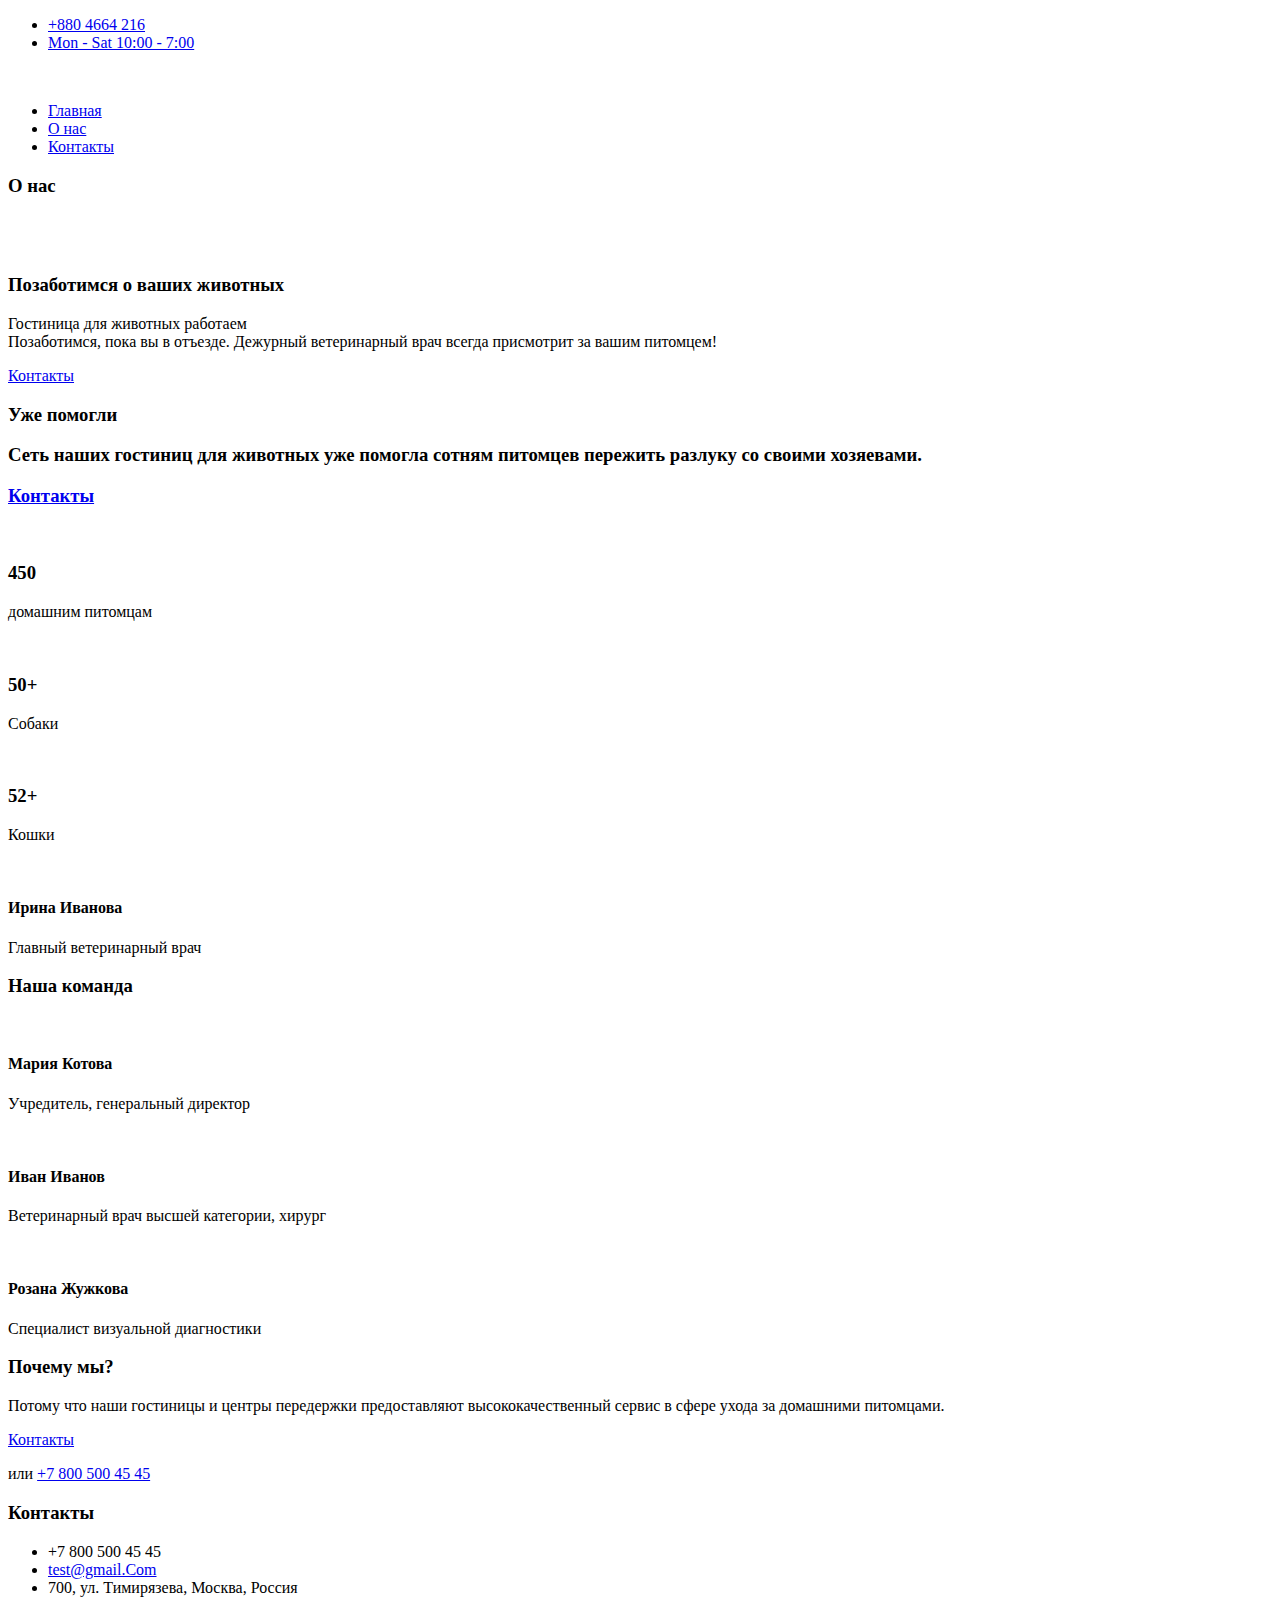
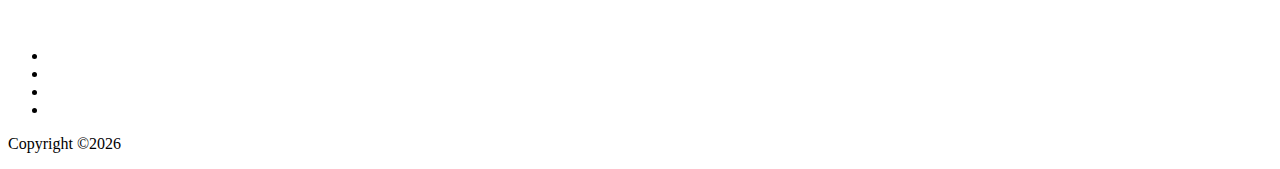
==== about.html @ 0eb57384 "Add files via upload" ====
<!doctype html>
<html class="no-js" lang="zxx">

<head>
    <meta charset="utf-8">
    <meta http-equiv="x-ua-compatible" content="ie=edge">
    <title>Animal</title>
    <meta name="description" content="">
    <meta name="viewport" content="width=device-width, initial-scale=1">

    <!-- <link rel="manifest" href="site.webmanifest"> -->
    <link rel="shortcut icon" type="image/x-icon" href="img/favicon.png">
    <!-- Place favicon.ico in the root directory -->

    <!-- CSS here -->
    <link rel="stylesheet" href="css/bootstrap.min.css">
    <link rel="stylesheet" href="css/owl.carousel.min.css">
    <link rel="stylesheet" href="css/magnific-popup.css">
    <link rel="stylesheet" href="css/font-awesome.min.css">
    <link rel="stylesheet" href="css/themify-icons.css">
    <link rel="stylesheet" href="css/nice-select.css">
    <link rel="stylesheet" href="css/flaticon.css">
    <link rel="stylesheet" href="css/gijgo.css">
    <link rel="stylesheet" href="css/animate.css">
    <link rel="stylesheet" href="css/slicknav.css">
    <link rel="stylesheet" href="css/style.css">
    <!-- <link rel="stylesheet" href="css/responsive.css"> -->
</head>

<body>
  

    <!-- header_start  -->
    <header>
        <div class="header-area ">
            <div class="header-top_area">
                <div class="container">
                    <div class="row">
                        <div class="col-lg-6 col-md-8">
                            <div class="short_contact_list">
                                <ul>
                                    <li><a href="#">+880 4664 216</a></li>
                                    <li><a href="#">Mon - Sat 10:00 - 7:00</a></li>
                                </ul>
                            </div>
                        </div>
                        <div class="col-lg-6 col-md-4 ">
                            <div class="social_media_links">
                                <a href="#">
                                    <i class="fa fa-facebook"></i>
                                </a>
                                <a href="#">
                                    <i class="fa fa-pinterest-p"></i>
                                </a>
                                <a href="#">
                                    <i class="fa fa-google-plus"></i>
                                </a>
                                <a href="#">
                                    <i class="fa fa-linkedin"></i>
                                </a>
                            </div>
                        </div>
                    </div>
                </div>
            </div>
            <div id="sticky-header" class="main-header-area">
                <div class="container">
                    <div class="row align-items-center">
                        <div class="col-xl-3 col-lg-3">
                            <div class="logo">
                                <a href="index.html">
                                    <img src="img/logo.png" alt="">
                                </a>
                            </div>
                        </div>
                        <div class="col-xl-9 col-lg-9">
                            <div class="main-menu  d-none d-lg-block">
                                <nav>
                                    <ul id="navigation">
                                        <li><a  href="index.html">Главная</a></li>
                                        <li><a href="about.html">О нас</a></li>
                                        
                               
                                        <li><a href="contact.html">Контакты</a></li>
                                    </ul>
                                </nav>
                            </div>
                        </div>
                        <div class="col-12">
                            <div class="mobile_menu d-block d-lg-none"></div>
                        </div>
                    </div>
                </div>
            </div>
        </div>
    </header>
    <!-- header_start  -->

    <!-- bradcam_area_start -->
    <div class="bradcam_area breadcam_bg">
        <div class="container">
            <div class="row">
                <div class="col-lg-12">
                    <div class="bradcam_text text-center">
                        <h3>О нас</h3>
                    </div>
                </div>
            </div>
        </div>
    </div>
    <!-- bradcam_area_end -->

    <!-- pet_care_area_start  -->
    <div class="pet_care_area">
        <div class="container">
            <div class="row align-items-center">
                <div class="col-lg-5 col-md-6">
                    <div class="pet_thumb">
                        <img src="img/about/pet_care.png" alt="">
                    </div>
                </div>
                <div class="col-lg-6 offset-lg-1 col-md-6">
                    <div class="pet_info">
                        <div class="section_title">
                            <h3> <br>
                               Позаботимся о ваших животных</h3>
                            <p>
                                Гостиница для животных работаем </br>
                                Позаботимся, пока вы в отъезде. Дежурный ветеринарный врач всегда присмотрит за вашим питомцем!
                                </p>
                            <a href="about.html" class="boxed-btn3">Контакты</a>
                        </div>
                    </div>
                </div>
            </div>
        </div>
    </div>
    <!-- pet_care_area_end  -->

    <!-- adapt_area_start  -->
    <div class="adapt_area">
        <div class="container">
            <div class="row justify-content-between align-items-center">
                <div class="col-lg-5">
                    <div class="adapt_help">
                        <div class="section_title">
                            <h3><span>Уже помогли 
                            <p>Сеть наших гостиниц для животных уже помогла сотням питомцев пережить разлуку со своими хозяевами.</p>
                            <a href="contact.html" class="boxed-btn3">Контакты</a>
                        </div>
                    </div>
                </div>
                <div class="col-lg-6">
                    <div class="adapt_about">
                        <div class="row align-items-center">
                            <div class="col-lg-6 col-md-6">
                                <div class="single_adapt text-center">
                                    <img src="img/adapt_icon/1.png" alt="">
                                    <div class="adapt_content">
                                        <h3 class="counter">450</h3>
                                        <p>домашним питомцам</p>
                                    </div>
                                </div>
                            </div>
                            <div class="col-lg-6 col-md-6">
                                <div class="single_adapt text-center">
                                    <img src="img/adapt_icon/3.png" alt="">
                                    <div class="adapt_content">
                                        <h3><span class="counter">50</span>+</h3>
                                        <p>Собаки</p>
                                    </div>
                                </div>
                                <div class="single_adapt text-center">
                                    <img src="img/adapt_icon/2.png" alt="">
                                    <div class="adapt_content">
                                        <h3><span class="counter">52</span>+</h3>
                                        <p>Кошки</p>
                                    </div>
                                </div>
                            </div>
                        </div>
                    </div>
                </div>
            </div>
        </div>
    </div>
    <!-- adapt_area_end  -->

    <!-- testmonial_area_start  -->
    <div class="testmonial_area">
        <div class="container">
            <div class="row justify-content-center">
                <div class="col-lg-10">
                        <div class="testmonial_wrap">
                            <div class="single_testmonial d-flex align-items-center">
                                <div class="test_thumb">
                                    <img src="img/testmonial/1.png" alt="">
                                </div>
                                <div class="test_content">
                                    <h4>Ирина Иванова</h4>
                                    <span>Главный ветеринарный врач</span>
                                </div>
                            </div>
                        </div>
                </div>
            </div>

        </div>
    </div>
    <!-- testmonial_area_end  -->

    <!-- team_area_start  -->
    <div class="team_area">
        <div class="container">
            <div class="row justify-content-center ">
                <div class="col-lg-6 col-md-10">
                    <div class="section_title text-center mb-95">
                        <h3>Наша команда</h3>
                    </div>
                </div>
            </div>
            <div class="row justify-content-center">
                <div class="col-lg-4 col-md-6">
                    <div class="single_team">
                        <div class="thumb">
                            <img src="img/team/1.png" alt="">
                        </div>
                        <div class="member_name text-center">
                            <div class="mamber_inner">
                                <h4>Мария Котова</h4>
                                <p>Учредитель, генеральный директор</p>
                            </div>
                        </div>
                    </div>
                </div>
                <div class="col-lg-4 col-md-6">
                    <div class="single_team">
                        <div class="thumb">
                            <img src="img/team/2.png" alt="">
                        </div>
                        <div class="member_name text-center">
                            <div class="mamber_inner">
                                <h4>Иван Иванов</h4>
                                <p>Ветеринарный врач высшей категории, хирург</p>
                            </div>
                        </div>
                    </div>
                </div>
                <div class="col-lg-4 col-md-6">
                    <div class="single_team">
                        <div class="thumb">
                            <img src="img/team/3.png" alt="">
                        </div>
                        <div class="member_name text-center">
                            <div class="mamber_inner">
                                <h4>Розана Жужкова</h4>
                                <p>Специалист визуальной диагностики</p>
                            </div>
                        </div>
                    </div>
                </div>
            </div>
        </div>
    </div>
    <!-- team_area_start  -->

    <div class="contact_anipat anipat_bg_1">
        <div class="container">
            <div class="row justify-content-center">
                <div class="col-lg-8">
                    <div class="contact_text text-center">
                        <div class="section_title text-center">
                            <h3>Почему мы?</h3>
                            <p>Потому что наши гостиницы и центры передержки предоставляют высококачественный сервис в сфере ухода за домашними питомцами.</p>
                        </div>
                        <div class="contact_btn d-flex align-items-center justify-content-center">
                            <a href="contact.html" class="boxed-btn4">Контакты</a>
                            <p>или   <a href="#"> +7 800 500 45 45</a></p>
                        </div>
                    </div>
                </div>
            </div>
        </div>
    </div>

    <!-- footer_start  -->
    <footer class="footer">
        <div class="footer_top">
            <div class="container">
                <div class="row">
                    <div class="col-xl-3 col-md-6 col-lg-3">
                        <div class="footer_widget">
                            <h3 class="footer_title">
                                Контакты
                            </h3>
                            <ul class="address_line">
                                <li>+7 800 500 45 45</li>
                                <li><a href="#">test@gmail.Com</a></li>
                                <li>700, ул. Тимирязева, Москва, Россия</li>
                            </ul>
                        </div>
                    </div>
                   <!--   <div class="col-xl-3  col-md-6 col-lg-3">
                        <div class="footer_widget">
                            <h3 class="footer_title">
                                Our Servces
                            </h3>
                            <ul class="links">
                                <li><a href="#">Pet Insurance</a></li>
                                <li><a href="#">Pet surgeries </a></li>
                                <li><a href="#">Pet Adoption</a></li>
                                <li><a href="#">Dog Insurance</a></li>
                                <li><a href="#">Dog Insurance</a></li>
                            </ul>
                        </div>
                    </div>
                    <div class="col-xl-3  col-md-6 col-lg-3">
                        <div class="footer_widget">
                            <h3 class="footer_title">
                                Quick Link
                            </h3>
                            <ul class="links">
                                <li><a href="#">About Us</a></li>
                                <li><a href="#">Privacy Policy</a></li>
                                <li><a href="#">Terms of Service</a></li>
                                <li><a href="#">Login info</a></li>
                                <li><a href="#">Knowledge Base</a></li>
                            </ul>
                        </div>
                    </div>-->
                    <div class="col-xl-3 col-md-6 col-lg-3 ">
                        <div class="footer_widget">
                            <div class="footer_logo">
                                <a href="#">
                                    <img src="img/logo.png" alt="">
                                </a>
                            </div>
                            <div class="socail_links">
                                <ul>
                                    <li>
                                        <a href="#">
                                            <i class="ti-facebook"></i>
                                        </a>
                                    </li>
                                    <li>
                                        <a href="#">
                                            <i class="ti-pinterest"></i>
                                        </a>
                                    </li>
                                    <li>
                                        <a href="#">
                                            <i class="fa fa-google-plus"></i>
                                        </a>
                                    </li>
                                    <li>
                                        <a href="#">
                                            <i class="fa fa-linkedin"></i>
                                        </a>
                                    </li>
                                </ul>
                            </div>

                        </div>
                    </div>
                </div>
            </div>
        </div>
        <div class="copy-right_text">
            <div class="container">
                <div class="bordered_1px"></div>
                <div class="row">
                    <div class="col-xl-12">
                        <p class="copy_right text-center">
                            <p><!-- Link back to Colorlib can't be removed. Template is licensed under CC BY 3.0. -->
  Copyright &copy;<script>document.write(new Date().getFullYear());</script> 
  <!-- Link back to Colorlib can't be removed. Template is licensed under CC BY 3.0. --></p>
                        </p>
                    </div>
                </div>
            </div>
        </div>
    </footer>
    <!-- footer_end  -->

    <!-- JS here -->
    <script src="js/vendor/modernizr-3.5.0.min.js"></script>
    <script src="js/vendor/jquery-1.12.4.min.js"></script>
    <script src="js/popper.min.js"></script>
    <script src="js/bootstrap.min.js"></script>
    <script src="js/owl.carousel.min.js"></script>
    <script src="js/isotope.pkgd.min.js"></script>
    <script src="js/ajax-form.js"></script>
    <script src="js/waypoints.min.js"></script>
    <script src="js/jquery.counterup.min.js"></script>
    <script src="js/imagesloaded.pkgd.min.js"></script>
    <script src="js/scrollIt.js"></script>
    <script src="js/jquery.scrollUp.min.js"></script>
    <script src="js/wow.min.js"></script>
    <script src="js/nice-select.min.js"></script>
    <script src="js/jquery.slicknav.min.js"></script>
    <script src="js/jquery.magnific-popup.min.js"></script>
    <script src="js/plugins.js"></script>
    <script src="js/gijgo.min.js"></script>

    <!--contact js-->
    <script src="js/contact.js"></script>
    <script src="js/jquery.ajaxchimp.min.js"></script>
    <script src="js/jquery.form.js"></script>
    <script src="js/jquery.validate.min.js"></script>
    <script src="js/mail-script.js"></script>

    <script src="js/main.js"></script>
    <script>
        $('#datepicker').datepicker({
            iconsLibrary: 'fontawesome',
            disableDaysOfWeek: [0, 0],
        //     icons: {
        //      rightIcon: '<span class="fa fa-caret-down"></span>'
        //  }
        });
        $('#datepicker2').datepicker({
            iconsLibrary: 'fontawesome',
            icons: {
             rightIcon: '<span class="fa fa-caret-down"></span>'
         }

        });
        var timepicker = $('#timepicker').timepicker({
         format: 'HH.MM'
     });
    </script>
</body>

</html>
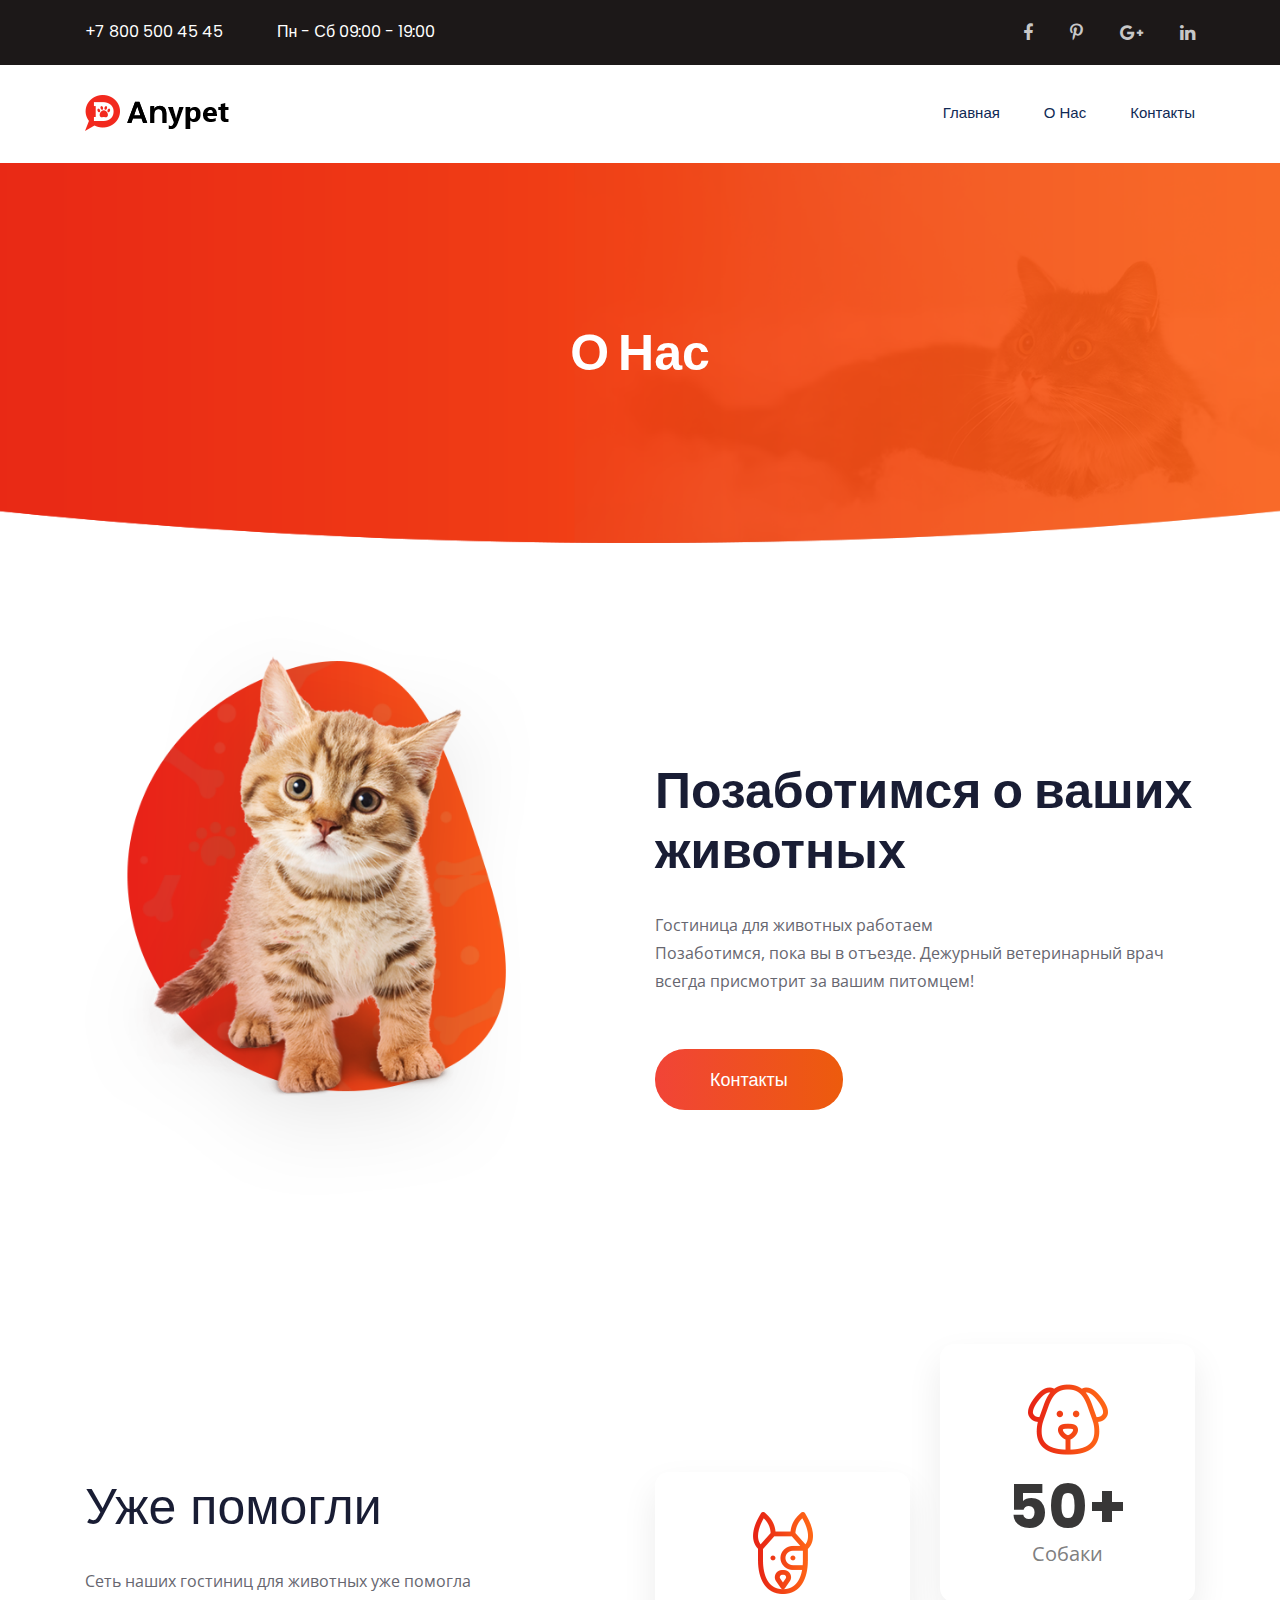
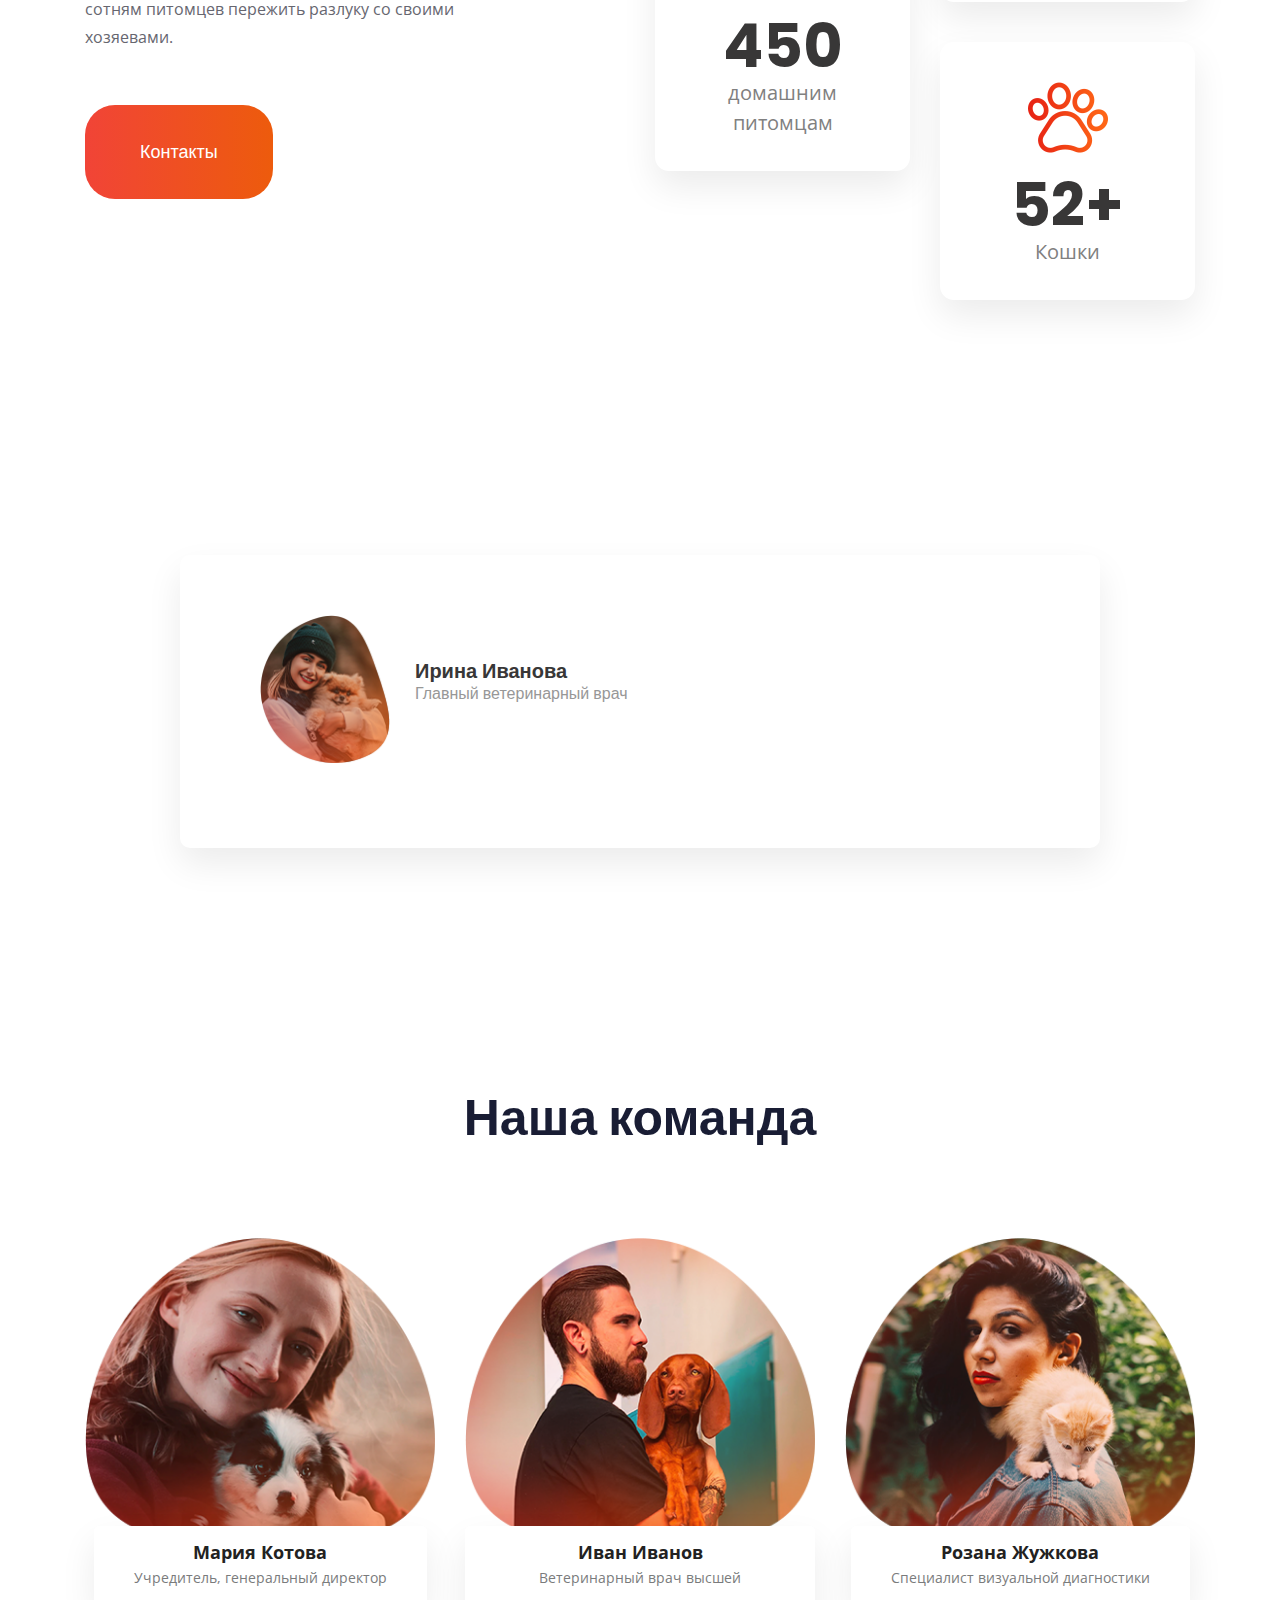
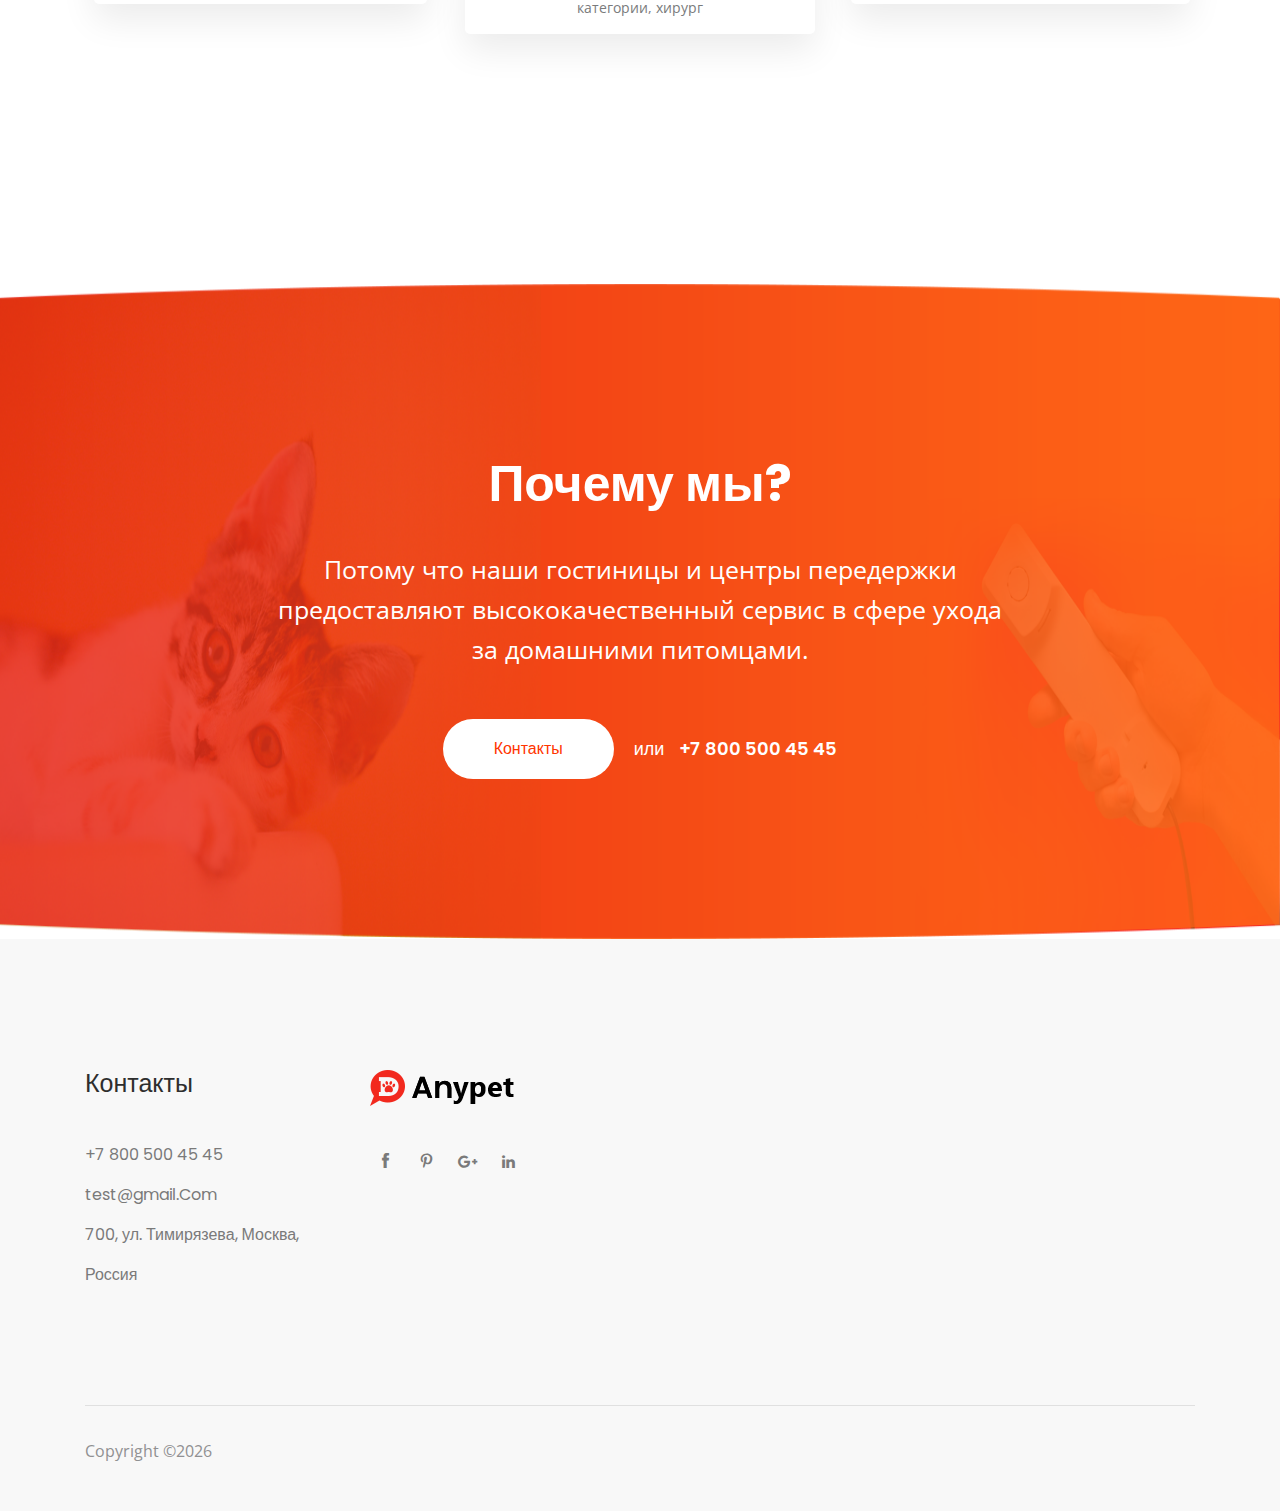
==== commit 9443b5a6: "Update about.html" ====
--- a/about.html
+++ b/about.html
@@ -39,8 +39,8 @@
                         <div class="col-lg-6 col-md-8">
                             <div class="short_contact_list">
                                 <ul>
-                                    <li><a href="#">+880 4664 216</a></li>
-                                    <li><a href="#">Mon - Sat 10:00 - 7:00</a></li>
+                                   <li><a href="#">+7 800 500 45 45</a></li>
+                                <li><a href="#">Пн - Сб 09:00 - 19:00</a></li>
                                 </ul>
                             </div>
                         </div>
@@ -431,4 +431,4 @@
     </script>
 </body>
 
-</html>+</html>
--- a/css/themify-icons.css
+++ b/css/themify-icons.css
@@ -0,0 +1,1081 @@
+@font-face {
+	font-family: 'themify';
+	src:url('../fonts/themify.eot?-fvbane');
+	src:url('../fonts/themify.eot?#iefix-fvbane') format('embedded-opentype'),
+		url('../fonts/themify.woff?-fvbane') format('woff'),
+		url('../fonts/themify.ttf?-fvbane') format('truetype'),
+		url('../fonts/themify.svg?-fvbane#themify') format('svg');
+	font-weight: normal;
+	font-style: normal;
+}
+
+[class^="ti-"], [class*=" ti-"] {
+	font-family: 'themify';
+	/* speak: none; */
+	font-style: normal;
+	font-weight: normal;
+	font-variant: normal;
+	text-transform: none;
+	line-height: 1;
+
+	/* Better Font Rendering =========== */
+	-webkit-font-smoothing: antialiased;
+	-moz-osx-font-smoothing: grayscale;
+}
+
+.ti-wand:before {
+	content: "\e600";
+}
+.ti-volume:before {
+	content: "\e601";
+}
+.ti-user:before {
+	content: "\e602";
+}
+.ti-unlock:before {
+	content: "\e603";
+}
+.ti-unlink:before {
+	content: "\e604";
+}
+.ti-trash:before {
+	content: "\e605";
+}
+.ti-thought:before {
+	content: "\e606";
+}
+.ti-target:before {
+	content: "\e607";
+}
+.ti-tag:before {
+	content: "\e608";
+}
+.ti-tablet:before {
+	content: "\e609";
+}
+.ti-star:before {
+	content: "\e60a";
+}
+.ti-spray:before {
+	content: "\e60b";
+}
+.ti-signal:before {
+	content: "\e60c";
+}
+.ti-shopping-cart:before {
+	content: "\e60d";
+}
+.ti-shopping-cart-full:before {
+	content: "\e60e";
+}
+.ti-settings:before {
+	content: "\e60f";
+}
+.ti-search:before {
+	content: "\e610";
+}
+.ti-zoom-in:before {
+	content: "\e611";
+}
+.ti-zoom-out:before {
+	content: "\e612";
+}
+.ti-cut:before {
+	content: "\e613";
+}
+.ti-ruler:before {
+	content: "\e614";
+}
+.ti-ruler-pencil:before {
+	content: "\e615";
+}
+.ti-ruler-alt:before {
+	content: "\e616";
+}
+.ti-bookmark:before {
+	content: "\e617";
+}
+.ti-bookmark-alt:before {
+	content: "\e618";
+}
+.ti-reload:before {
+	content: "\e619";
+}
+.ti-plus:before {
+	content: "\e61a";
+}
+.ti-pin:before {
+	content: "\e61b";
+}
+.ti-pencil:before {
+	content: "\e61c";
+}
+.ti-pencil-alt:before {
+	content: "\e61d";
+}
+.ti-paint-roller:before {
+	content: "\e61e";
+}
+.ti-paint-bucket:before {
+	content: "\e61f";
+}
+.ti-na:before {
+	content: "\e620";
+}
+.ti-mobile:before {
+	content: "\e621";
+}
+.ti-minus:before {
+	content: "\e622";
+}
+.ti-medall:before {
+	content: "\e623";
+}
+.ti-medall-alt:before {
+	content: "\e624";
+}
+.ti-marker:before {
+	content: "\e625";
+}
+.ti-marker-alt:before {
+	content: "\e626";
+}
+.ti-arrow-up:before {
+	content: "\e627";
+}
+.ti-arrow-right:before {
+	content: "\e628";
+}
+.ti-arrow-left:before {
+	content: "\e629";
+}
+.ti-arrow-down:before {
+	content: "\e62a";
+}
+.ti-lock:before {
+	content: "\e62b";
+}
+.ti-location-arrow:before {
+	content: "\e62c";
+}
+.ti-link:before {
+	content: "\e62d";
+}
+.ti-layout:before {
+	content: "\e62e";
+}
+.ti-layers:before {
+	content: "\e62f";
+}
+.ti-layers-alt:before {
+	content: "\e630";
+}
+.ti-key:before {
+	content: "\e631";
+}
+.ti-import:before {
+	content: "\e632";
+}
+.ti-image:before {
+	content: "\e633";
+}
+.ti-heart:before {
+	content: "\e634";
+}
+.ti-heart-broken:before {
+	content: "\e635";
+}
+.ti-hand-stop:before {
+	content: "\e636";
+}
+.ti-hand-open:before {
+	content: "\e637";
+}
+.ti-hand-drag:before {
+	content: "\e638";
+}
+.ti-folder:before {
+	content: "\e639";
+}
+.ti-flag:before {
+	content: "\e63a";
+}
+.ti-flag-alt:before {
+	content: "\e63b";
+}
+.ti-flag-alt-2:before {
+	content: "\e63c";
+}
+.ti-eye:before {
+	content: "\e63d";
+}
+.ti-export:before {
+	content: "\e63e";
+}
+.ti-exchange-vertical:before {
+	content: "\e63f";
+}
+.ti-desktop:before {
+	content: "\e640";
+}
+.ti-cup:before {
+	content: "\e641";
+}
+.ti-crown:before {
+	content: "\e642";
+}
+.ti-comments:before {
+	content: "\e643";
+}
+.ti-comment:before {
+	content: "\e644";
+}
+.ti-comment-alt:before {
+	content: "\e645";
+}
+.ti-close:before {
+	content: "\e646";
+}
+.ti-clip:before {
+	content: "\e647";
+}
+.ti-angle-up:before {
+	content: "\e648";
+}
+.ti-angle-right:before {
+	content: "\e649";
+}
+.ti-angle-left:before {
+	content: "\e64a";
+}
+.ti-angle-down:before {
+	content: "\e64b";
+}
+.ti-check:before {
+	content: "\e64c";
+}
+.ti-check-box:before {
+	content: "\e64d";
+}
+.ti-camera:before {
+	content: "\e64e";
+}
+.ti-announcement:before {
+	content: "\e64f";
+}
+.ti-brush:before {
+	content: "\e650";
+}
+.ti-briefcase:before {
+	content: "\e651";
+}
+.ti-bolt:before {
+	content: "\e652";
+}
+.ti-bolt-alt:before {
+	content: "\e653";
+}
+.ti-blackboard:before {
+	content: "\e654";
+}
+.ti-bag:before {
+	content: "\e655";
+}
+.ti-move:before {
+	content: "\e656";
+}
+.ti-arrows-vertical:before {
+	content: "\e657";
+}
+.ti-arrows-horizontal:before {
+	content: "\e658";
+}
+.ti-fullscreen:before {
+	content: "\e659";
+}
+.ti-arrow-top-right:before {
+	content: "\e65a";
+}
+.ti-arrow-top-left:before {
+	content: "\e65b";
+}
+.ti-arrow-circle-up:before {
+	content: "\e65c";
+}
+.ti-arrow-circle-right:before {
+	content: "\e65d";
+}
+.ti-arrow-circle-left:before {
+	content: "\e65e";
+}
+.ti-arrow-circle-down:before {
+	content: "\e65f";
+}
+.ti-angle-double-up:before {
+	content: "\e660";
+}
+.ti-angle-double-right:before {
+	content: "\e661";
+}
+.ti-angle-double-left:before {
+	content: "\e662";
+}
+.ti-angle-double-down:before {
+	content: "\e663";
+}
+.ti-zip:before {
+	content: "\e664";
+}
+.ti-world:before {
+	content: "\e665";
+}
+.ti-wheelchair:before {
+	content: "\e666";
+}
+.ti-view-list:before {
+	content: "\e667";
+}
+.ti-view-list-alt:before {
+	content: "\e668";
+}
+.ti-view-grid:before {
+	content: "\e669";
+}
+.ti-uppercase:before {
+	content: "\e66a";
+}
+.ti-upload:before {
+	content: "\e66b";
+}
+.ti-underline:before {
+	content: "\e66c";
+}
+.ti-truck:before {
+	content: "\e66d";
+}
+.ti-timer:before {
+	content: "\e66e";
+}
+.ti-ticket:before {
+	content: "\e66f";
+}
+.ti-thumb-up:before {
+	content: "\e670";
+}
+.ti-thumb-down:before {
+	content: "\e671";
+}
+.ti-text:before {
+	content: "\e672";
+}
+.ti-stats-up:before {
+	content: "\e673";
+}
+.ti-stats-down:before {
+	content: "\e674";
+}
+.ti-split-v:before {
+	content: "\e675";
+}
+.ti-split-h:before {
+	content: "\e676";
+}
+.ti-smallcap:before {
+	content: "\e677";
+}
+.ti-shine:before {
+	content: "\e678";
+}
+.ti-shift-right:before {
+	content: "\e679";
+}
+.ti-shift-left:before {
+	content: "\e67a";
+}
+.ti-shield:before {
+	content: "\e67b";
+}
+.ti-notepad:before {
+	content: "\e67c";
+}
+.ti-server:before {
+	content: "\e67d";
+}
+.ti-quote-right:before {
+	content: "\e67e";
+}
+.ti-quote-left:before {
+	content: "\e67f";
+}
+.ti-pulse:before {
+	content: "\e680";
+}
+.ti-printer:before {
+	content: "\e681";
+}
+.ti-power-off:before {
+	content: "\e682";
+}
+.ti-plug:before {
+	content: "\e683";
+}
+.ti-pie-chart:before {
+	content: "\e684";
+}
+.ti-paragraph:before {
+	content: "\e685";
+}
+.ti-panel:before {
+	content: "\e686";
+}
+.ti-package:before {
+	content: "\e687";
+}
+.ti-music:before {
+	content: "\e688";
+}
+.ti-music-alt:before {
+	content: "\e689";
+}
+.ti-mouse:before {
+	content: "\e68a";
+}
+.ti-mouse-alt:before {
+	content: "\e68b";
+}
+.ti-money:before {
+	content: "\e68c";
+}
+.ti-microphone:before {
+	content: "\e68d";
+}
+.ti-menu:before {
+	content: "\e68e";
+}
+.ti-menu-alt:before {
+	content: "\e68f";
+}
+.ti-map:before {
+	content: "\e690";
+}
+.ti-map-alt:before {
+	content: "\e691";
+}
+.ti-loop:before {
+	content: "\e692";
+}
+.ti-location-pin:before {
+	content: "\e693";
+}
+.ti-list:before {
+	content: "\e694";
+}
+.ti-light-bulb:before {
+	content: "\e695";
+}
+.ti-Italic:before {
+	content: "\e696";
+}
+.ti-info:before {
+	content: "\e697";
+}
+.ti-infinite:before {
+	content: "\e698";
+}
+.ti-id-badge:before {
+	content: "\e699";
+}
+.ti-hummer:before {
+	content: "\e69a";
+}
+.ti-home:before {
+	content: "\e69b";
+}
+.ti-help:before {
+	content: "\e69c";
+}
+.ti-headphone:before {
+	content: "\e69d";
+}
+.ti-harddrives:before {
+	content: "\e69e";
+}
+.ti-harddrive:before {
+	content: "\e69f";
+}
+.ti-gift:before {
+	content: "\e6a0";
+}
+.ti-game:before {
+	content: "\e6a1";
+}
+.ti-filter:before {
+	content: "\e6a2";
+}
+.ti-files:before {
+	content: "\e6a3";
+}
+.ti-file:before {
+	content: "\e6a4";
+}
+.ti-eraser:before {
+	content: "\e6a5";
+}
+.ti-envelope:before {
+	content: "\e6a6";
+}
+.ti-download:before {
+	content: "\e6a7";
+}
+.ti-direction:before {
+	content: "\e6a8";
+}
+.ti-direction-alt:before {
+	content: "\e6a9";
+}
+.ti-dashboard:before {
+	content: "\e6aa";
+}
+.ti-control-stop:before {
+	content: "\e6ab";
+}
+.ti-control-shuffle:before {
+	content: "\e6ac";
+}
+.ti-control-play:before {
+	content: "\e6ad";
+}
+.ti-control-pause:before {
+	content: "\e6ae";
+}
+.ti-control-forward:before {
+	content: "\e6af";
+}
+.ti-control-backward:before {
+	content: "\e6b0";
+}
+.ti-cloud:before {
+	content: "\e6b1";
+}
+.ti-cloud-up:before {
+	content: "\e6b2";
+}
+.ti-cloud-down:before {
+	content: "\e6b3";
+}
+.ti-clipboard:before {
+	content: "\e6b4";
+}
+.ti-car:before {
+	content: "\e6b5";
+}
+.ti-calendar:before {
+	content: "\e6b6";
+}
+.ti-book:before {
+	content: "\e6b7";
+}
+.ti-bell:before {
+	content: "\e6b8";
+}
+.ti-basketball:before {
+	content: "\e6b9";
+}
+.ti-bar-chart:before {
+	content: "\e6ba";
+}
+.ti-bar-chart-alt:before {
+	content: "\e6bb";
+}
+.ti-back-right:before {
+	content: "\e6bc";
+}
+.ti-back-left:before {
+	content: "\e6bd";
+}
+.ti-arrows-corner:before {
+	content: "\e6be";
+}
+.ti-archive:before {
+	content: "\e6bf";
+}
+.ti-anchor:before {
+	content: "\e6c0";
+}
+.ti-align-right:before {
+	content: "\e6c1";
+}
+.ti-align-left:before {
+	content: "\e6c2";
+}
+.ti-align-justify:before {
+	content: "\e6c3";
+}
+.ti-align-center:before {
+	content: "\e6c4";
+}
+.ti-alert:before {
+	content: "\e6c5";
+}
+.ti-alarm-clock:before {
+	content: "\e6c6";
+}
+.ti-agenda:before {
+	content: "\e6c7";
+}
+.ti-write:before {
+	content: "\e6c8";
+}
+.ti-window:before {
+	content: "\e6c9";
+}
+.ti-widgetized:before {
+	content: "\e6ca";
+}
+.ti-widget:before {
+	content: "\e6cb";
+}
+.ti-widget-alt:before {
+	content: "\e6cc";
+}
+.ti-wallet:before {
+	content: "\e6cd";
+}
+.ti-video-clapper:before {
+	content: "\e6ce";
+}
+.ti-video-camera:before {
+	content: "\e6cf";
+}
+.ti-vector:before {
+	content: "\e6d0";
+}
+.ti-themify-logo:before {
+	content: "\e6d1";
+}
+.ti-themify-favicon:before {
+	content: "\e6d2";
+}
+.ti-themify-favicon-alt:before {
+	content: "\e6d3";
+}
+.ti-support:before {
+	content: "\e6d4";
+}
+.ti-stamp:before {
+	content: "\e6d5";
+}
+.ti-split-v-alt:before {
+	content: "\e6d6";
+}
+.ti-slice:before {
+	content: "\e6d7";
+}
+.ti-shortcode:before {
+	content: "\e6d8";
+}
+.ti-shift-right-alt:before {
+	content: "\e6d9";
+}
+.ti-shift-left-alt:before {
+	content: "\e6da";
+}
+.ti-ruler-alt-2:before {
+	content: "\e6db";
+}
+.ti-receipt:before {
+	content: "\e6dc";
+}
+.ti-pin2:before {
+	content: "\e6dd";
+}
+.ti-pin-alt:before {
+	content: "\e6de";
+}
+.ti-pencil-alt2:before {
+	content: "\e6df";
+}
+.ti-palette:before {
+	content: "\e6e0";
+}
+.ti-more:before {
+	content: "\e6e1";
+}
+.ti-more-alt:before {
+	content: "\e6e2";
+}
+.ti-microphone-alt:before {
+	content: "\e6e3";
+}
+.ti-magnet:before {
+	content: "\e6e4";
+}
+.ti-line-double:before {
+	content: "\e6e5";
+}
+.ti-line-dotted:before {
+	content: "\e6e6";
+}
+.ti-line-dashed:before {
+	content: "\e6e7";
+}
+.ti-layout-width-full:before {
+	content: "\e6e8";
+}
+.ti-layout-width-default:before {
+	content: "\e6e9";
+}
+.ti-layout-width-default-alt:before {
+	content: "\e6ea";
+}
+.ti-layout-tab:before {
+	content: "\e6eb";
+}
+.ti-layout-tab-window:before {
+	content: "\e6ec";
+}
+.ti-layout-tab-v:before {
+	content: "\e6ed";
+}
+.ti-layout-tab-min:before {
+	content: "\e6ee";
+}
+.ti-layout-slider:before {
+	content: "\e6ef";
+}
+.ti-layout-slider-alt:before {
+	content: "\e6f0";
+}
+.ti-layout-sidebar-right:before {
+	content: "\e6f1";
+}
+.ti-layout-sidebar-none:before {
+	content: "\e6f2";
+}
+.ti-layout-sidebar-left:before {
+	content: "\e6f3";
+}
+.ti-layout-placeholder:before {
+	content: "\e6f4";
+}
+.ti-layout-menu:before {
+	content: "\e6f5";
+}
+.ti-layout-menu-v:before {
+	content: "\e6f6";
+}
+.ti-layout-menu-separated:before {
+	content: "\e6f7";
+}
+.ti-layout-menu-full:before {
+	content: "\e6f8";
+}
+.ti-layout-media-right-alt:before {
+	content: "\e6f9";
+}
+.ti-layout-media-right:before {
+	content: "\e6fa";
+}
+.ti-layout-media-overlay:before {
+	content: "\e6fb";
+}
+.ti-layout-media-overlay-alt:before {
+	content: "\e6fc";
+}
+.ti-layout-media-overlay-alt-2:before {
+	content: "\e6fd";
+}
+.ti-layout-media-left-alt:before {
+	content: "\e6fe";
+}
+.ti-layout-media-left:before {
+	content: "\e6ff";
+}
+.ti-layout-media-center-alt:before {
+	content: "\e700";
+}
+.ti-layout-media-center:before {
+	content: "\e701";
+}
+.ti-layout-list-thumb:before {
+	content: "\e702";
+}
+.ti-layout-list-thumb-alt:before {
+	content: "\e703";
+}
+.ti-layout-list-post:before {
+	content: "\e704";
+}
+.ti-layout-list-large-image:before {
+	content: "\e705";
+}
+.ti-layout-line-solid:before {
+	content: "\e706";
+}
+.ti-layout-grid4:before {
+	content: "\e707";
+}
+.ti-layout-grid3:before {
+	content: "\e708";
+}
+.ti-layout-grid2:before {
+	content: "\e709";
+}
+.ti-layout-grid2-thumb:before {
+	content: "\e70a";
+}
+.ti-layout-cta-right:before {
+	content: "\e70b";
+}
+.ti-layout-cta-left:before {
+	content: "\e70c";
+}
+.ti-layout-cta-center:before {
+	content: "\e70d";
+}
+.ti-layout-cta-btn-right:before {
+	content: "\e70e";
+}
+.ti-layout-cta-btn-left:before {
+	content: "\e70f";
+}
+.ti-layout-column4:before {
+	content: "\e710";
+}
+.ti-layout-column3:before {
+	content: "\e711";
+}
+.ti-layout-column2:before {
+	content: "\e712";
+}
+.ti-layout-accordion-separated:before {
+	content: "\e713";
+}
+.ti-layout-accordion-merged:before {
+	content: "\e714";
+}
+.ti-layout-accordion-list:before {
+	content: "\e715";
+}
+.ti-ink-pen:before {
+	content: "\e716";
+}
+.ti-info-alt:before {
+	content: "\e717";
+}
+.ti-help-alt:before {
+	content: "\e718";
+}
+.ti-headphone-alt:before {
+	content: "\e719";
+}
+.ti-hand-point-up:before {
+	content: "\e71a";
+}
+.ti-hand-point-right:before {
+	content: "\e71b";
+}
+.ti-hand-point-left:before {
+	content: "\e71c";
+}
+.ti-hand-point-down:before {
+	content: "\e71d";
+}
+.ti-gallery:before {
+	content: "\e71e";
+}
+.ti-face-smile:before {
+	content: "\e71f";
+}
+.ti-face-sad:before {
+	content: "\e720";
+}
+.ti-credit-card:before {
+	content: "\e721";
+}
+.ti-control-skip-forward:before {
+	content: "\e722";
+}
+.ti-control-skip-backward:before {
+	content: "\e723";
+}
+.ti-control-record:before {
+	content: "\e724";
+}
+.ti-control-eject:before {
+	content: "\e725";
+}
+.ti-comments-smiley:before {
+	content: "\e726";
+}
+.ti-brush-alt:before {
+	content: "\e727";
+}
+.ti-youtube:before {
+	content: "\e728";
+}
+.ti-vimeo:before {
+	content: "\e729";
+}
+.ti-twitter:before {
+	content: "\e72a";
+}
+.ti-time:before {
+	content: "\e72b";
+}
+.ti-tumblr:before {
+	content: "\e72c";
+}
+.ti-skype:before {
+	content: "\e72d";
+}
+.ti-share:before {
+	content: "\e72e";
+}
+.ti-share-alt:before {
+	content: "\e72f";
+}
+.ti-rocket:before {
+	content: "\e730";
+}
+.ti-pinterest:before {
+	content: "\e731";
+}
+.ti-new-window:before {
+	content: "\e732";
+}
+.ti-microsoft:before {
+	content: "\e733";
+}
+.ti-list-ol:before {
+	content: "\e734";
+}
+.ti-linkedin:before {
+	content: "\e735";
+}
+.ti-layout-sidebar-2:before {
+	content: "\e736";
+}
+.ti-layout-grid4-alt:before {
+	content: "\e737";
+}
+.ti-layout-grid3-alt:before {
+	content: "\e738";
+}
+.ti-layout-grid2-alt:before {
+	content: "\e739";
+}
+.ti-layout-column4-alt:before {
+	content: "\e73a";
+}
+.ti-layout-column3-alt:before {
+	content: "\e73b";
+}
+.ti-layout-column2-alt:before {
+	content: "\e73c";
+}
+.ti-instagram:before {
+	content: "\e73d";
+}
+.ti-google:before {
+	content: "\e73e";
+}
+.ti-github:before {
+	content: "\e73f";
+}
+.ti-flickr:before {
+	content: "\e740";
+}
+.ti-facebook:before {
+	content: "\e741";
+}
+.ti-dropbox:before {
+	content: "\e742";
+}
+.ti-dribbble:before {
+	content: "\e743";
+}
+.ti-apple:before {
+	content: "\e744";
+}
+.ti-android:before {
+	content: "\e745";
+}
+.ti-save:before {
+	content: "\e746";
+}
+.ti-save-alt:before {
+	content: "\e747";
+}
+.ti-yahoo:before {
+	content: "\e748";
+}
+.ti-wordpress:before {
+	content: "\e749";
+}
+.ti-vimeo-alt:before {
+	content: "\e74a";
+}
+.ti-twitter-alt:before {
+	content: "\e74b";
+}
+.ti-tumblr-alt:before {
+	content: "\e74c";
+}
+.ti-trello:before {
+	content: "\e74d";
+}
+.ti-stack-overflow:before {
+	content: "\e74e";
+}
+.ti-soundcloud:before {
+	content: "\e74f";
+}
+.ti-sharethis:before {
+	content: "\e750";
+}
+.ti-sharethis-alt:before {
+	content: "\e751";
+}
+.ti-reddit:before {
+	content: "\e752";
+}
+.ti-pinterest-alt:before {
+	content: "\e753";
+}
+.ti-microsoft-alt:before {
+	content: "\e754";
+}
+.ti-linux:before {
+	content: "\e755";
+}
+.ti-jsfiddle:before {
+	content: "\e756";
+}
+.ti-joomla:before {
+	content: "\e757";
+}
+.ti-html5:before {
+	content: "\e758";
+}
+.ti-flickr-alt:before {
+	content: "\e759";
+}
+.ti-email:before {
+	content: "\e75a";
+}
+.ti-drupal:before {
+	content: "\e75b";
+}
+.ti-dropbox-alt:before {
+	content: "\e75c";
+}
+.ti-css3:before {
+	content: "\e75d";
+}
+.ti-rss:before {
+	content: "\e75e";
+}
+.ti-rss-alt:before {
+	content: "\e75f";
+}
--- a/css/nice-select.css
+++ b/css/nice-select.css
@@ -0,0 +1,140 @@
+.nice-select {
+  -webkit-tap-highlight-color: transparent;
+  background-color: #fff;
+  border-radius: 5px;
+  border: solid 1px #e8e8e8;
+  box-sizing: border-box;
+  clear: both;
+  cursor: pointer;
+  display: block;
+  float: left;
+  font-family: inherit;
+  font-size: 14px;
+  font-weight: normal;
+  height: 42px;
+  line-height: 40px;
+  outline: none;
+  padding-left: 18px;
+  padding-right: 30px;
+  position: relative;
+  text-align: left !important;
+  -webkit-transition: all 0.2s ease-in-out;
+  transition: all 0.2s ease-in-out;
+  -webkit-user-select: none;
+     -moz-user-select: none;
+      -ms-user-select: none;
+          user-select: none;
+  white-space: nowrap;
+  width: auto; }
+  .nice-select:hover {
+    border-color: #dbdbdb; }
+  .nice-select:active, .nice-select.open, .nice-select:focus {
+    border-color: #999; }
+
+
+  .nice-select.disabled {
+    border-color: #ededed;
+    color: #999;
+    pointer-events: none; }
+    .nice-select.disabled:after {
+      border-color: #cccccc; }
+  .nice-select.wide {
+    width: 100%; }
+    .nice-select.wide .list {
+      left: 0 !important;
+      right: 0 !important; }
+  .nice-select.right {
+    float: right; }
+    .nice-select.right .list {
+      left: auto;
+      right: 0; }
+  .nice-select.small {
+    font-size: 12px;
+    height: 36px;
+    line-height: 34px; }
+    .nice-select.small:after {
+      height: 4px;
+      width: 4px; }
+    .nice-select.small .option {
+      line-height: 34px;
+      min-height: 34px; }
+  .nice-select .list {
+    background-color: #fff;
+    border-radius: 5px;
+    box-shadow: 0 0 0 1px rgba(68, 68, 68, 0.11);
+    box-sizing: border-box;
+    margin-top: 4px;
+    opacity: 0;
+    overflow: hidden;
+    padding: 0;
+    pointer-events: none;
+    position: absolute;
+    top: 100%;
+    left: 0;
+    -webkit-transform-origin: 50% 0;
+        -ms-transform-origin: 50% 0;
+            transform-origin: 50% 0;
+    -webkit-transform: scale(0.75) translateY(-21px);
+        -ms-transform: scale(0.75) translateY(-21px);
+            transform: scale(0.75) translateY(-21px);
+    -webkit-transition: all 0.2s cubic-bezier(0.5, 0, 0, 1.25), opacity 0.15s ease-out;
+    transition: all 0.2s cubic-bezier(0.5, 0, 0, 1.25), opacity 0.15s ease-out;
+    z-index: 9; }
+    .nice-select .list:hover .option:not(:hover) {
+      background-color: transparent !important; }
+  .nice-select .option {
+    cursor: pointer;
+    font-weight: 400;
+    line-height: 40px;
+    list-style: none;
+    min-height: 40px;
+    outline: none;
+    padding-left: 18px;
+    padding-right: 29px;
+    text-align: left;
+    -webkit-transition: all 0.2s;
+    transition: all 0.2s; }
+    .nice-select .option:hover, .nice-select .option.focus, .nice-select .option.selected.focus {
+      background-color: #f6f6f6; }
+    .nice-select .option.selected {
+      font-weight: bold; }
+    .nice-select .option.disabled {
+      background-color: transparent;
+      color: #999;
+      cursor: default; }
+
+.no-csspointerevents .nice-select .list {
+  display: none; }
+
+.no-csspointerevents .nice-select.open .list {
+  display: block; }
+
+
+
+
+
+  /* ,,,,,,,,,,,,,,,, */
+
+
+  .nice-select:after {
+    content: "\e64b";
+    display: block;
+    height: 5px;
+    margin-top: -5px;
+    pointer-events: none;
+    position: absolute;
+    right: 30px;
+    top: 8px;
+    transition: all 0.15s ease-in-out;
+    width: 5px;
+    font-family: 'themify';
+    color: #ddd; }
+
+    .nice-select.open:after {
+ }
+    .nice-select.open .list {
+      opacity: 1;
+      pointer-events: auto;
+      -webkit-transform: scale(1) translateY(0);
+          -ms-transform: scale(1) translateY(0);
+              transform: scale(1) translateY(0); }--- a/css/flaticon.css
+++ b/css/flaticon.css
@@ -0,0 +1,32 @@
+	/*
+  	Flaticon icon font: Flaticon
+  	Creation date: 13/01/2020 05:31
+  	*/
+
+@font-face {
+  font-family: "Flaticon";
+  src: url("../fonts/Flaticon.eot");
+  src: url("../fonts/Flaticon.eot?#iefix") format("embedded-opentype"),
+       url("../fonts/Flaticon.woff2") format("woff2"),
+       url("../fonts/Flaticon.woff") format("woff"),
+       url("../fonts/Flaticon.ttf") format("truetype"),
+       url("../fonts/Flaticon.svg#Flaticon") format("svg");
+  font-weight: normal;
+  font-style: normal;
+}
+
+@media screen and (-webkit-min-device-pixel-ratio:0) {
+  @font-face {
+    font-family: "Flaticon";
+    src: url("../fonts/Flaticon.svg#Flaticon") format("svg");
+  }
+}
+
+[class^="flaticon-"]:before, [class*=" flaticon-"]:before,
+[class^="flaticon-"]:after, [class*=" flaticon-"]:after {   
+  font-family: Flaticon;
+font-style: normal;
+}
+
+.flaticon-right:before { content: "\f100"; }
+.flaticon-left:before { content: "\f101"; }--- a/css/gijgo.css
+++ b/css/gijgo.css
@@ -0,0 +1,2704 @@
+.gj-button {
+    background-color: #f5f5f5;
+    border: 1px solid #ddd;
+    color: #000;
+    border-radius: 3px;
+    padding: 6px 10px;
+    cursor: pointer;
+}
+
+.gj-unselectable {
+    -webkit-touch-callout: none;
+    -webkit-user-select: none;
+    -khtml-user-select: none;
+    -moz-user-select: none;
+    -ms-user-select: none;
+    user-select: none;
+}
+
+.gj-row {
+    display: -webkit-box;
+    display: -ms-flexbox;
+    display: flex;
+    -ms-flex-wrap: wrap;
+    flex-wrap: wrap;
+}
+
+.gj-margin-left-5 {
+    margin-left: 5px;
+}
+
+.gj-margin-left-10 {
+    margin-left: 10px;
+}
+
+.gj-width-full {
+    width: 100%;
+}
+
+.gj-cursor-pointer {
+    cursor: pointer;
+}
+
+.gj-text-align-center {
+    text-align: center;
+}
+
+.gj-font-size-16 {
+    font-size: 16px;
+}
+
+.gj-hidden {
+    display: none;
+}
+
+/** Material Design */
+.gj-button-md {
+    background: 0 0;
+    border: none;
+    border-radius: 2px;
+    color: rgba(0, 0, 0, 0.87);
+    position: relative;
+    height: 36px;
+    margin: 0;
+    min-width: 64px;
+    padding: 0 16px;
+    display: inline-block;
+    font-family: "Roboto","Helvetica","Arial",sans-serif;
+    font-size: 1rem;
+    font-weight: 500;
+    text-transform: uppercase;
+    letter-spacing: 0;
+    overflow: hidden;
+    will-change: box-shadow;
+    transition: box-shadow .2s cubic-bezier(.4,0,1,1),background-color .2s cubic-bezier(.4,0,.2,1),color .2s cubic-bezier(.4,0,.2,1);
+    outline: none;
+    cursor: pointer;
+    text-decoration: none;
+    text-align: center;
+    line-height: 36px;
+    vertical-align: middle;
+    overflow: hidden;
+    -webkit-user-select: none;
+    -moz-user-select: none;
+    -ms-user-select: none;
+    user-select: none;
+}
+
+.gj-button-md:hover {
+    background-color: rgba(158,158,158,.2);
+}
+
+.gj-button-md:disabled {
+    color: rgba(0,0,0,.26);
+    background: 0 0;
+}
+
+.gj-button-md .material-icons,
+.gj-button-md .gj-icon {
+    vertical-align: middle;
+    /*font-size: 1.3rem;
+    margin-right: 4px;*/
+}
+
+.gj-button-md.gj-button-md-icon {
+    width: 24px;
+    height: 31px;
+    min-width: 24px;
+    padding: 0px;
+    display: table;
+}
+
+.gj-button-md.gj-button-md-icon .material-icons,
+.gj-button-md.gj-button-md-icon .gj-icon {
+    display: table-cell;
+    margin-right: 0px;
+    width: 24px;
+    height: 24px;
+}
+
+.gj-button-md.active {
+    background-color: rgba(158,158,158,.4);
+}
+
+.gj-button-md-group {
+    position: relative;
+    display: inline-block;
+    vertical-align: middle;
+}
+
+.gj-textbox-md {
+    border: none;
+    border-bottom: 1px solid rgba(0,0,0,.42);
+    display: block;
+    font-family: "Helvetica","Arial",sans-serif;
+    font-size: 16px;
+    line-height: 16px;
+    padding: 4px 0px;
+    margin: 0;
+    width: 100%;
+    background: 0 0;
+    text-align: left;
+    color: rgba(0,0,0,.87);
+}
+
+.gj-textbox-md:focus,
+.gj-textbox-md:active {
+    border-bottom: 2px solid rgba(0,0,0,.42);
+    outline: none;
+}
+
+.gj-textbox-md::placeholder {
+    color: #8e8e8e;
+}
+
+.gj-textbox-md:-ms-input-placeholder {
+    color: #8e8e8e;
+}
+
+.gj-textbox-md::-ms-input-placeholder {
+    color: #8e8e8e;
+}
+
+.gj-md-spacer-24 {
+    min-width: 24px;
+    width: 24px;
+    display: inline-block;
+}
+
+.gj-md-spacer-32 {
+    min-width: 32px;
+    width: 32px;
+    display: inline-block;
+}
+
+.gj-modal {
+    position: fixed;
+    top: 0;
+    right: 0;
+    bottom: 0;
+    left: 0;
+    z-index: 1203;
+    display: none;
+    overflow: hidden;
+    -webkit-overflow-scrolling: touch;
+    outline: 0;
+    background-color: rgba(0, 0, 0, 0.54118);
+    transition: 200ms ease opacity;
+    will-change: opacity;
+}
+
+/* List */
+ul.gj-list li [data-role="wrapper"] {
+    display: table;
+    width: 100%;
+}
+
+ul.gj-list li [data-role="checkbox"] {
+    display: table-cell;
+    vertical-align:middle;
+    text-align:center;
+}
+
+ul.gj-list li [data-role="image"] {
+    display: table-cell;
+    vertical-align:middle;
+    text-align:center;
+}
+
+ul.gj-list li [data-role="display"] {
+    display: table-cell;
+    vertical-align:middle;
+    cursor: pointer;
+}
+
+ul.gj-list li [data-role="display"]:empty:before {
+  content: "\200b"; /* unicode zero width space character */
+}
+
+/* List - Bootstrap */
+ul.gj-list-bootstrap {
+    padding-left: 0px;
+    margin-bottom: 0px;
+}
+
+ul.gj-list-bootstrap li {
+    padding: 0px;
+}
+
+ul.gj-list-bootstrap li [data-role="wrapper"] {
+    padding: 0px 10px;
+}
+
+ul.gj-list-bootstrap li [data-role="checkbox"] {
+    width: 24px;
+    padding: 3px;
+}
+
+ul.gj-list-bootstrap li [data-role="image"] {
+    width: 24px;
+    height: 24px;
+}
+
+ul.gj-list-bootstrap li [data-role="display"] {
+    padding: 8px 0px 8px 4px;
+}
+
+.list-group-item.active ul li, .list-group-item.active:focus ul li, .list-group-item.active:hover ul li {
+    text-shadow: none;
+    color:initial;
+}
+
+/* List - Material Design */
+ul.gj-list-md {
+    padding: 0px;
+    list-style: none;
+    list-style-type: none;
+    line-height: 24px;
+    letter-spacing: 0;
+    color: #616161; /* Gray 700 */
+}
+
+ul.gj-list-md li {
+    display: list-item;
+    list-style-type: none;
+    padding: 0px;
+    min-height: unset;
+    box-sizing: border-box;
+    align-items: center;
+    cursor: default;
+    overflow: hidden;
+
+    font-family: "Roboto","Helvetica","Arial",sans-serif;
+    font-size: 16px;
+    font-weight: 400;
+    letter-spacing: .04em;
+    line-height: 1;
+    
+    -webkit-flex-direction: row;
+    -ms-flex-direction: row;
+    flex-direction: row;
+    -webkit-flex-wrap: nowrap;
+    -ms-flex-wrap: nowrap;
+    flex-wrap: nowrap;
+}
+
+ul.gj-list-md li [data-role="checkbox"] {
+    height: 24px;
+    width: 24px;
+}
+
+ul.gj-list-md li [data-role="image"] {
+    height: 24px;
+    width: 24px;
+}
+
+ul.gj-list-md li [data-role="display"] {
+    padding: 8px 0px 8px 5px;
+    order: 0;
+    flex-grow: 2;
+    text-decoration: none;
+    box-sizing: border-box;
+    align-items: center;
+    text-align: left;
+    color: rgba(0,0,0,.87);
+}
+
+ul.gj-list-md li.disabled>[data-role="wrapper"]>[data-role="display"] {
+    color: #9E9E9E; /* Gray 500 */
+}
+
+.gj-list-md-active {
+    background: #e0e0e0;
+    color: #3f51b5;
+}
+
+
+/* Picker */
+.gj-picker {
+    position: absolute;
+    z-index: 1203;
+    background-color: #fff;
+}
+
+.gj-picker .selected {
+    color: #fff;
+}
+
+/* Material Design */
+.gj-picker-md {
+    font-family: "Roboto","Helvetica","Arial",sans-serif;
+    font-size: 16px;
+    font-weight: 400;
+    letter-spacing: .04em;
+    line-height: 1;
+    color: rgba(0,0,0,.87);
+    border: 1px solid #E0E0E0;
+}
+
+.gj-modal .gj-picker-md {
+    border: 0px;
+}
+
+.gj-picker-md [role="header"] {
+    color: rgba(255, 255, 255, 0.54);
+    display: flex;
+    background: #4A3600;
+    align-items: baseline;
+    user-select: none;
+    justify-content: center;
+}
+
+.gj-picker-md [role="footer"] {
+    float: right;
+    padding: 10px;
+}
+
+.gj-picker-md [role="footer"] button.gj-button-md {
+    color: #4A3600;
+    font-weight: bold;
+    font-size: 13px;
+}
+
+/* Bootstrap */
+.gj-picker-bootstrap {
+    border-radius: 4px;
+    border: 1px solid #E0E0E0;
+}
+
+.gj-picker-bootstrap .selected {
+    color: #888;
+}
+
+.gj-picker-bootstrap [role="header"] {
+    background: #eee;
+    color: #AAA;
+}
+@font-face {
+    font-family: 'gijgo-material';
+    src: url('../fonts/gijgo-material.eot?235541');
+    src: url('../fonts/gijgo-material.eot?235541#iefix') format('embedded-opentype'), url('../fonts/gijgo-material.ttf?235541') format('truetype'), url('../fonts/gijgo-material.woff?235541') format('woff'), url('../fonts/gijgo-material.svg?235541#gijgo-material') format('svg');
+    font-weight: normal;
+    font-style: normal;
+}
+
+.gj-icon {
+    /* use !important to prevent issues with browser extensions that change fonts */
+    font-family: 'gijgo-material' !important;
+    font-size: 24px;
+    speak: none;
+    font-style: normal;
+    font-weight: normal;
+    font-variant: normal;
+    text-transform: none;
+    line-height: 1;
+    /* Enable Ligatures ================ */
+    letter-spacing: 0;
+    -webkit-font-feature-settings: "liga";
+    -moz-font-feature-settings: "liga=1";
+    -moz-font-feature-settings: "liga";
+    -ms-font-feature-settings: "liga" 1;
+    font-feature-settings: "liga";
+    -webkit-font-variant-ligatures: discretionary-ligatures;
+    font-variant-ligatures: discretionary-ligatures;
+    /* Better Font Rendering =========== */
+    -webkit-font-smoothing: antialiased;
+    -moz-osx-font-smoothing: grayscale;
+}
+
+.gj-icon.undo:before {
+    content: "\e900";
+}
+
+.gj-icon.vertical-align-top:before {
+    content: "\e901";
+}
+
+.gj-icon.vertical-align-center:before {
+    content: "\e902";
+}
+
+.gj-icon.vertical-align-bottom:before {
+    content: "\e903";
+}
+
+.gj-icon.arrow-dropup:before {
+    content: "\e904";
+}
+
+.gj-icon.clock:before {
+    content: "\e905";
+}
+
+.gj-icon.refresh:before {
+    content: "\e906";
+}
+
+.gj-icon.last-page:before {
+    content: "\e907";
+}
+
+.gj-icon.first-page:before {
+    content: "\e908";
+}
+
+.gj-icon.cancel:before {
+    content: "\e909";
+}
+
+.gj-icon.clear:before {
+    content: "\e90a";
+}
+
+.gj-icon.check-circle:before {
+    content: "\e90b";
+}
+
+.gj-icon.delete:before {
+    content: "\e90c";
+}
+
+.gj-icon.arrow-upward:before {
+    content: "\e90d";
+}
+
+.gj-icon.arrow-forward:before {
+    content: "\e90e";
+}
+
+.gj-icon.arrow-downward:before {
+    content: "\e90f";
+}
+
+.gj-icon.arrow-back:before {
+    content: "\e910";
+}
+
+.gj-icon.list-numbered:before {
+    content: "\e911";
+}
+
+.gj-icon.list-bulleted:before {
+    content: "\e912";
+}
+
+.gj-icon.indent-increase:before {
+    content: "\e913";
+}
+
+.gj-icon.indent-decrease:before {
+    content: "\e914";
+}
+
+.gj-icon.redo:before {
+    content: "\e915";
+}
+
+.gj-icon.align-right:before {
+    content: "\e916";
+}
+
+.gj-icon.align-left:before {
+    content: "\e917";
+}
+
+.gj-icon.align-justify:before {
+    content: "\e918";
+}
+
+.gj-icon.align-center:before {
+    content: "\e919";
+}
+
+.gj-icon.strikethrough:before {
+    content: "\e91a";
+}
+
+.gj-icon.italic:before {
+    content: "\e91b";
+}
+
+.gj-icon.underlined:before {
+    content: "\e91c";
+}
+
+.gj-icon.bold:before {
+    content: "\e91d";
+}
+
+.gj-icon.arrow-dropdown:before {
+    content: "\e91e";
+}
+
+.gj-icon.done:before {
+    content: "\e91f";
+}
+
+.gj-icon.pencil:before {
+    content: "\e920";
+}
+
+.gj-icon.minus:before {
+    content: "\e921";
+}
+
+.gj-icon.plus:before {
+    content: "\e922";
+}
+
+.gj-icon.chevron-up:before {
+    content: "\e923";
+}
+
+.gj-icon.chevron-right:before {
+    content: "\e924";
+}
+
+.gj-icon.chevron-down:before {
+    content: "\e925";
+}
+
+.gj-icon.chevron-left:before {
+    content: "\e926";
+}
+
+.gj-icon.event:before {
+    content: "\e927";
+}
+.gj-draggable {
+    cursor: move;
+}
+.gj-resizable-handle {
+    position: absolute;
+    font-size: 0.1px;
+    display: block;
+    -ms-touch-action: none;
+    touch-action: none;
+    z-index: 1203;
+}
+
+.gj-resizable-n {
+    cursor: n-resize;
+    height: 7px;
+    width: 100%;
+    top: -5px;
+    left: 0;
+}
+.gj-resizable-e {
+    cursor: e-resize;
+    width: 7px;
+    right: -5px;
+    top: 0;
+    height: 100%;
+}
+.gj-resizable-s {
+    cursor: s-resize;
+    height: 7px;
+    width: 100%;
+    bottom: -5px;
+    left: 0;
+}
+.gj-resizable-w {
+	cursor: w-resize;
+	width: 7px;
+	left: -5px;
+	top: 0;
+	height: 100%;
+}
+.gj-resizable-se {
+	cursor: se-resize;
+	width: 12px;
+	height: 12px;
+	right: 1px;
+	bottom: 1px;
+}
+.gj-resizable-sw {
+	cursor: sw-resize;
+	width: 9px;
+	height: 9px;
+	left: -5px;
+	bottom: -5px;
+}
+.gj-resizable-nw {
+	cursor: nw-resize;
+	width: 9px;
+	height: 9px;
+	left: -5px;
+	top: -5px;
+}
+.gj-resizable-ne {
+	cursor: ne-resize;
+	width: 9px;
+	height: 9px;
+	right: -5px;
+	top: -5px;
+}
+
+.gj-dialog-footer {
+    position: absolute;
+    bottom: 0px;
+    width: 100%;
+    margin-top: 0px;
+}
+
+.gj-dialog-scrollable [data-role="body"] {
+    overflow-x: hidden;
+    overflow-y: scroll;
+}
+
+/** Bootstrap 3 **/
+.gj-dialog-bootstrap {
+    overflow: hidden;
+    z-index: 1202;
+}
+
+.gj-dialog-bootstrap [data-role="title"] {
+    display: inline;
+}
+.gj-dialog-bootstrap [data-role="close"] {
+    line-height: 1.42857143;
+}
+
+/** Bootstrap 4 **/
+.gj-dialog-bootstrap4 {
+    overflow: hidden;
+    z-index: 1202;
+}
+
+.gj-dialog-bootstrap4 [data-role="title"] {
+    display: inline;
+}
+.gj-dialog-bootstrap4 [data-role="close"] {
+    line-height: 1.5;
+}
+
+/** Material Design **/
+.gj-dialog-md {
+    background-color: #FFF;
+    overflow: hidden;
+    border: none;
+    box-shadow: 0 11px 15px -7px rgba(0,0,0,.2), 0 24px 38px 3px rgba(0,0,0,.14), 0 9px 46px 8px rgba(0,0,0,.12);
+    box-sizing: border-box;
+    position: relative;
+    display: -webkit-box;
+    display: -webkit-flex;
+    display: -ms-flexbox;
+    display: flex;
+    -webkit-box-orient: vertical;
+    -webkit-box-direction: normal;
+    -webkit-flex-direction: column;
+    -ms-flex-direction: column;
+    flex-direction: column;
+    -webkit-background-clip: padding-box;
+    background-clip: padding-box;
+    outline: 0;
+    z-index: 1202;
+}
+
+.gj-dialog-md-header {
+    padding: 24px 24px 0px 24px;
+    font-family: "Roboto","Helvetica","Arial",sans-serif;
+}
+
+.gj-dialog-md-title {
+    margin: 0;
+    font-weight: 400;
+    display: inline;
+    line-height: 28px;
+    font-size: 20px;
+}
+
+.gj-dialog-md-close {
+    -webkit-appearance: none;
+    padding: 0;
+    cursor: pointer;
+    background: 0 0;
+    border: 0;
+    float: right;
+    line-height: 28px;
+    font-size: 28px;
+}
+
+.gj-dialog-md-body {
+    padding: 20px 24px 24px 24px;
+    color: rgba(0,0,0,.54);
+    font-family: "Helvetica","Arial",sans-serif;
+    font-size: 14px;
+    font-weight: 400;
+    line-height: 20px;
+}
+
+.gj-dialog-md-footer {
+    padding: 8px 8px 8px 24px;
+    display: -webkit-flex;
+    display: -ms-flexbox;
+    display: flex;
+    -webkit-flex-direction: row-reverse;
+    -ms-flex-direction: row-reverse;
+    flex-direction: row-reverse;
+    -webkit-flex-wrap: wrap;
+    -ms-flex-wrap: wrap;
+    flex-wrap: wrap;
+
+    box-sizing: border-box;
+}
+
+.gj-dialog-md-footer>*:first-child {
+    margin-right: 0;
+}
+
+.gj-dialog-md-footer>* {
+    margin-right: 8px;
+    height: 36px;
+}
+DIV.gj-grid-wrapper {
+    margin: auto;
+    position: relative;
+    clear:both;
+    z-index: 1;
+}
+
+TABLE.gj-grid {
+    margin: auto;    
+    border-collapse: collapse;
+    width: 100%;
+    table-layout: fixed;
+}
+
+TABLE.gj-grid THEAD TH [data-role="selectAll"] {
+    margin: auto;
+}
+
+TABLE.gj-grid THEAD TH [data-role="title"] {
+    display: inline-block;
+}
+
+TABLE.gj-grid THEAD TH [data-role="sorticon"] {
+    display: inline-block;
+}
+
+TABLE.gj-grid THEAD TH {
+    overflow: hidden;
+    text-overflow: ellipsis;
+}
+
+TABLE.gj-grid.autogrow-header-row THEAD TH {
+    overflow: auto;
+    text-overflow: initial;
+    white-space: pre-wrap;
+    -ms-word-break: break-word;
+    word-break: break-word;
+}
+
+TABLE.gj-grid > tbody > tr > td {
+    overflow: hidden;
+    position: relative;
+}
+
+table.gj-grid tbody div[data-role="display"] {
+    vertical-align: middle;
+    text-indent: 0;
+    white-space: pre-wrap;
+    -ms-word-break: break-word;
+    word-break: break-word;
+}
+
+table.gj-grid.fixed-body-rows tbody div[data-role="display"] {
+    overflow: hidden;
+    text-overflow: ellipsis;
+    white-space: nowrap;
+    -ms-word-break: initial;
+    word-break: initial;
+}
+
+table.gj-grid tfoot DIV[data-role="display"] {
+    vertical-align: middle;
+    text-indent: 0;
+    display: flex;
+}
+
+TABLE.gj-grid .fa {
+    padding: 2px;
+}
+
+TABLE.gj-grid > tbody > tr > td > div {
+    padding: 2px;
+    overflow: hidden;
+}
+
+DIV.gj-grid-wrapper DIV.gj-grid-loading-cover
+{
+    background: #BBBBBB;
+    opacity: 0.5;
+    position: absolute;
+    vertical-align: middle;
+}
+
+DIV.gj-grid-wrapper DIV.gj-grid-loading-text
+{
+    position: absolute;
+    font-weight: bold;
+}
+
+/* Bootstrap Theme */
+table.gj-grid-bootstrap thead th {
+    background-color: #f5f5f5;
+    vertical-align:middle;
+}
+
+table.gj-grid-bootstrap thead th [data-role="sorticon"] {
+    margin-left: 5px;
+}
+
+table.gj-grid-bootstrap thead th [data-role="sorticon"] i.gj-icon,
+table.gj-grid-bootstrap thead th [data-role="sorticon"] i.material-icons {
+    position: absolute;
+    font-size: 20px;
+    top: 15px;
+}
+
+table.gj-grid-bootstrap tbody tr td div[data-role="display"] {
+    padding: 0px;
+}
+
+.gj-grid-bootstrap-4 .gj-checkbox-bootstrap {
+    display: inline-block;
+    padding-top: 2px;
+}
+
+.gj-grid-bootstrap-4 tbody tr.active {
+    background-color: rgba(0,0,0,.075);
+}
+
+/* Material Design Theme */
+.gj-grid-md {
+    position: relative;
+    border: 1px solid #e0e0e0;
+    border-collapse: collapse;
+    white-space: nowrap;
+    font-size: 13px;
+    font-family: "Roboto","Helvetica","Arial",sans-serif;
+    background-color: #fff;
+}
+
+.gj-grid-md td:first-of-type, .gj-grid-md th:first-of-type {
+    padding-left: 24px;
+}
+
+.gj-grid-md th {
+    position: relative;
+    vertical-align: bottom;
+    font-weight: 700;
+    line-height: 31px;
+    letter-spacing: 0;
+    height: 56px;
+    font-size: 12px;
+    color: rgba(0,0,0,.54);
+    padding-bottom: 8px;
+    box-sizing: border-box;
+    padding: 12px 18px;
+    text-align: right;
+}
+
+.gj-grid-md td {
+    position: relative;
+    height: 48px;
+    border-top: 1px solid #e0e0e0;
+    border-bottom: 1px solid #e0e0e0;
+    padding: 12px 18px;
+    box-sizing: border-box;
+    text-align: left;
+    color: rgba(0,0,0,.87);
+}
+
+.gj-grid-md tbody tr {
+    position: relative;
+    height: 48px;
+    transition-duration: .28s;
+    transition-timing-function: cubic-bezier(.4,0,.2,1);
+    transition-property: background-color;
+}
+
+.gj-grid-md tbody tr:hover {
+    background-color: #EEEEEE; /* Gray 200 */
+}
+
+.gj-grid-md tbody tr.gj-grid-md-select {
+    background-color: #F5F5F5; /* Grey 100 */
+}
+
+
+table.gj-grid-md thead th [data-role="sorticon"] {
+    margin-left: 5px;
+}
+
+table.gj-grid-md thead th [data-role="sorticon"] i.gj-icon,
+table.gj-grid-md thead th [data-role="sorticon"] i.material-icons {
+    position: absolute;
+    font-size: 16px;
+    top: 19px;
+}
+
+table.gj-grid-md thead th.gj-grid-select-all {
+    padding-bottom: 3px;
+}
+/* Hide all prioritized columns by default */
+@media only all {
+	th.display-1120,
+	td.display-1120,
+	th.display-960,
+	td.display-960,
+	th.display-800,
+	td.display-800,
+	th.display-640,
+	td.display-640,
+	th.display-480,
+	td.display-480,
+	th.display-320,
+	td.display-320 {
+		display: none;
+	}
+}
+
+/* Show at 320px (20em x 16px) */
+@media screen and (min-width: 20em) {
+	TABLE.gj-grid-bootstrap th.display-320,
+	TABLE.gj-grid-bootstrap td.display-320 {
+		display: table-cell;
+	}
+}
+/* Show at 480px (30em x 16px) */
+@media screen and (min-width: 30em) {
+	TABLE.gj-grid-bootstrap th.display-480,
+	TABLE.gj-grid-bootstrap td.display-480 {
+		display: table-cell;
+	}
+}
+/* Show at 640px (40em x 16px) */
+@media screen and (min-width: 40em) {
+	TABLE.gj-grid-bootstrap th.display-640,
+	TABLE.gj-grid-bootstrap td.display-640 {
+		display: table-cell;
+	}
+}
+/* Show at 800px (50em x 16px) */
+@media screen and (min-width: 50em) {
+	TABLE.gj-grid-bootstrap th.display-800,
+	TABLE.gj-grid-bootstrap td.display-800 {
+		display: table-cell;
+	}
+}
+/* Show at 960px (60em x 16px) */
+@media screen and (min-width: 60em) {
+	TABLE.gj-grid-bootstrap th.display-960,
+	TABLE.gj-grid-bootstrap td.display-960 {
+		display: table-cell;
+	}
+}
+/* Show at 1,120px (70em x 16px) */
+@media screen and (min-width: 70em) {
+	TABLE.gj-grid-bootstrap th.display-1120,
+	TABLE.gj-grid-bootstrap td.display-1120 {
+		display: table-cell;
+	}
+}
+
+/* Material Design Theme */
+.gj-grid-md tfoot tr th {
+    padding-right: 14px;
+}
+
+.gj-grid-md tfoot tr[data-role="pager"] .gj-grid-mdl-pager-label {
+    padding-left: 5px;
+    padding-right: 5px;
+}
+
+.gj-grid-md tfoot tr[data-role="pager"] .gj-dropdown-md {
+    margin-left: 12px;
+}
+
+.gj-grid-md tfoot tr[data-role="pager"] .gj-dropdown-md [role="presenter"] {
+    font-size: 12px;
+    font-weight: bold;
+    color: rgba(0,0,0,.54);
+}
+
+.gj-grid-md tfoot tr[data-role="pager"] .gj-dropdown-md [role="presenter"] [role="display"] {
+    text-align: right;
+}
+
+.gj-grid-md tfoot tr[data-role="pager"] .gj-grid-md-limit-select {
+    margin-left: 10px;
+    font-size: 12px;
+    font-weight: bold;
+    color: rgba(0,0,0,.54);
+}
+
+/* Bootstrap */
+.gj-grid-bootstrap tfoot tr[data-role="pager"] th {
+    line-height: 30px;
+    background-color: #f5f5f5;
+}
+
+.gj-grid-bootstrap tfoot tr[data-role="pager"] th > div > div {
+    margin-right: 5px;
+}
+
+.gj-grid-bootstrap tfoot tr[data-role="pager"] th > div > button {
+    margin-right: 5px;
+}
+
+.gj-grid-bootstrap-4 tfoot tr[data-role="pager"] th > div button {
+    height: 34px;
+}
+
+.gj-grid-bootstrap-4 tfoot tr[data-role="pager"] th div .gj-dropdown-bootstrap-4 .gj-dropdown-expander-mi .gj-icon {
+    top: 5px;
+}
+
+.gj-grid-bootstrap-3 tfoot tr[data-role="pager"] th > div > input {
+    margin-right: 5px;
+    width: 40px;
+    text-align: right;
+    display: inline-block;
+    font-weight: bold;
+}
+
+.gj-grid-bootstrap-4 tfoot tr[data-role="pager"] th > div > div.input-group {
+    width: 40px;
+}
+
+.gj-grid-bootstrap-4 tfoot tr[data-role="pager"] th > div > div.input-group input {
+    text-align: right;
+    font-weight: bold;
+    height: 34px;
+    padding-top: 2px;
+    padding-bottom: 6px;
+}
+
+.gj-grid-bootstrap tfoot tr[data-role="pager"] th > div > select {
+    display: inline-block;
+    margin-right: 5px;
+    width: 60px;
+}
+
+.gj-grid-bootstrap tfoot tr[data-role="pager"] th .gj-dropdown-bootstrap .gj-list-bootstrap [data-role="display"] {
+    line-height: 14px;
+}
+
+.gj-grid-bootstrap tfoot tr[data-role="pager"] th .gj-dropdown-bootstrap [role="presenter"] [role="display"] {
+    font-weight: bold;
+}
+
+.gj-grid-bootstrap tfoot tr[data-role="pager"] th .gj-dropdown-bootstrap-3 [role="presenter"] {
+    padding: 2px 8px;
+}
+
+.gj-grid-bootstrap tfoot tr[data-role="pager"] th .gj-dropdown-bootstrap-4 [role="presenter"] {
+    padding: 1px 8px;
+}
+.gj-grid thead tr th div.gj-grid-column-resizer-wrapper {
+    position: relative;
+    width: 100%;
+    height: 0px; 
+    top: 0px; 
+    left: 0px; 
+    padding: 0px;
+}
+
+span.gj-grid-column-resizer {
+    position: absolute;
+    right: 0px;
+    width: 10px;
+    top: -100px;
+    height: 300px;
+    z-index: 1203;
+    cursor: e-resize;
+}
+
+.gj-grid-resize-cursor {
+    cursor: e-resize;
+}
+.gj-grid-md tbody tr.gj-grid-top-border td {
+  border-top: 2px solid #777;
+}
+.gj-grid-md tbody tr.gj-grid-bottom-border td {
+  border-bottom: 2px solid #777;
+}
+
+.gj-grid-bootstrap tbody tr.gj-grid-top-border td {
+  border-top: 2px solid #777;
+}
+.gj-grid-bootstrap tbody tr.gj-grid-bottom-border td {
+  border-bottom: 2px solid #777;
+}
+.gj-grid-md thead tr th.gj-grid-left-border,
+.gj-grid-md tbody tr td.gj-grid-left-border
+{
+    border-left: 3px solid #777;
+}
+.gj-grid-md thead tr th.gj-grid-right-border,
+.gj-grid-md tbody tr td.gj-grid-right-border
+{
+    border-right: 3px solid #777;
+}
+
+.gj-grid-bootstrap thead tr th.gj-grid-left-border,
+.gj-grid-bootstrap tbody tr td.gj-grid-left-border
+{
+    border-left: 5px solid #ddd;
+}
+.gj-grid-bootstrap thead tr th.gj-grid-right-border,
+.gj-grid-bootstrap tbody tr td.gj-grid-right-border
+{
+    border-right: 5px solid #ddd;
+}
+.gj-dirty {
+    position: absolute;
+    top: 0px;
+    left: 0px;
+    border-style: solid;
+    border-width: 3px;
+    border-color: #f00 transparent transparent #f00;
+    padding: 0;
+    overflow: hidden;
+    vertical-align: top;
+}
+
+/* Material Design */
+.gj-grid-md tbody tr td.gj-grid-management-column {
+    padding: 3px;
+}
+
+.gj-grid-md tbody tr td[data-mode="edit"] {
+    padding: 0px 18px;
+}
+
+.gj-grid-md tbody .gj-dropdown-md [role="presenter"] [role="display"] {
+    padding: 0px;
+}
+
+/* Bootstrap */
+.gj-grid-bootstrap tbody tr td[data-mode="edit"] {
+    padding: 0px;
+}
+
+.gj-grid-bootstrap tbody tr td[data-mode="edit"] [data-role="edit"] {
+    padding: 0px;
+}
+
+/* Bootstrap 3 */
+.gj-grid-bootstrap-3 tbody tr td.gj-grid-management-column {
+    padding: 3px;
+}
+
+.gj-grid-bootstrap-3 tbody tr td[data-mode="edit"] {
+    height: 38px;
+}
+
+.gj-grid-bootstrap-3 tbody tr td[data-mode="edit"] [data-role="edit"] input[type="text"] {
+    height: 37px;
+    padding: 8px;
+}
+
+.gj-grid-bootstrap-3 tbody tr td[data-mode="edit"] .gj-dropdown-bootstrap [role="presenter"] {
+    border: 0px;
+    border-radius: 0px;
+    height: 37px;
+    padding-left: 8px;
+}
+
+.gj-grid-bootstrap-3 tbody tr td[data-mode="edit"] .gj-datepicker-bootstrap {
+    height: 37px;
+}
+
+.gj-grid-bootstrap-3 tbody tr td[data-mode="edit"] .gj-datepicker-bootstrap [role="input"] {
+    height: 37px;
+    border:0px;
+    border-radius: 0px;
+}
+
+.gj-grid-bootstrap-3 tbody tr td[data-mode="edit"] .gj-datepicker-bootstrap [role="right-icon"] {
+    border:0px;
+    border-radius: 0px;
+}
+
+.gj-grid-bootstrap-3 tbody tr td[data-mode="edit"] .gj-checkbox-bootstrap {
+    display: inline-block;
+    padding-top: 10px;
+    height: 32px;
+}
+
+/* Bootstrap 4 */
+.gj-grid-bootstrap-4 tbody tr td.gj-grid-management-column {
+    padding: 6px;
+}
+
+.gj-grid-bootstrap-4 tbody tr td[data-mode="edit"] [data-role="edit"] input[type="text"] {
+    height: 48px;
+    padding-left: 12px;
+}
+
+.gj-grid-bootstrap-4 tbody tr td[data-mode="edit"] .gj-dropdown-bootstrap [role="presenter"] {
+    border: 0px;
+    border-radius: 0px;
+    height: 48px;
+    padding-left: 12px;
+    font-family: -apple-system,system-ui,BlinkMacSystemFont,"Segoe UI",Roboto,"Helvetica Neue",Arial,sans-serif;
+}
+
+.gj-grid-bootstrap-4 tbody tr td[data-mode="edit"] .gj-dropdown-bootstrap-4 [role="expander"].gj-dropdown-expander-mi .gj-icon,
+.gj-grid-bootstrap-4 tbody tr td[data-mode="edit"] .gj-dropdown-bootstrap-4 [role="expander"].gj-dropdown-expander-mi .material-icons {
+    top: 13px;
+}
+
+.gj-grid-bootstrap-4 tbody tr td[data-mode="edit"] .gj-datepicker-bootstrap {
+    height: 48px;
+}
+
+.gj-grid-bootstrap-4 tbody tr td[data-mode="edit"] .gj-datepicker-bootstrap [role="input"] {
+    height: 48px;
+    border:0px;
+    border-radius: 0px;
+}
+
+.gj-grid-bootstrap-4 tbody tr td[data-mode="edit"] .gj-datepicker-bootstrap [role="right-icon"] {
+    background-color: #fff;
+}
+
+.gj-grid-bootstrap-4 tbody tr td[data-mode="edit"] .gj-datepicker-bootstrap [role="right-icon"] button {
+    border: 0px;
+    border-radius: 0px;
+    width: 43px;
+    position: relative;
+}
+
+.gj-grid-bootstrap-4 tbody tr td[data-mode="edit"] .gj-datepicker-bootstrap [role="right-icon"] .gj-icon,
+.gj-grid-bootstrap-4 tbody tr td[data-mode="edit"] .gj-datepicker-bootstrap [role="right-icon"] .material-icons {
+    top: 13px;
+    left: 10px;
+    font-size: 24px;
+}
+
+.gj-grid-bootstrap-4 tbody tr td[data-mode="edit"] .gj-checkbox-bootstrap {
+    display: inline-block;
+    padding-top: 15px;
+    height: 42px;
+}
+.gj-grid-md thead tr[data-role="filter"] th {
+    border-top: 1px solid #e0e0e0;
+}
+
+div.gj-grid-wrapper div.gj-grid-bootstrap-toolbar {
+    background-color: #f5f5f5;
+    padding: 8px;
+    font-weight: bold;
+    border: 1px solid #ddd;
+}
+
+div.gj-grid-wrapper div.gj-grid-bootstrap-4-toolbar {
+    background-color: #f5f5f5;
+    padding: 12px;
+    font-weight: bold;
+    border: 1px solid #ddd;
+}
+
+div.gj-grid-wrapper div.gj-grid-md-toolbar {
+    font-weight: bold;
+    font-size: 24px;
+    font-family: "Helvetica","Arial",sans-serif;
+    background-color: rgb(255, 255, 255);
+    
+    border-top: 1px solid #e0e0e0;
+    border-left: 1px solid #e0e0e0;
+    border-right: 1px solid #e0e0e0;
+    border-bottom: 0px;
+    border-collapse: collapse;
+
+    padding: 0 18px 0px 18px;
+    line-height: 56px;
+}
+table.gj-grid-scrollable tbody {
+    overflow-y: auto;
+    overflow-x: hidden;
+    display: block;
+}
+
+/* Material Design */
+table.gj-grid-md.gj-grid-scrollable {
+    border-bottom: 0px;
+}
+
+table.gj-grid-md.gj-grid-scrollable tbody {
+    border-right: 1px solid #e0e0e0;
+    border-bottom: 1px solid #e0e0e0;
+}
+
+table.gj-grid-md.gj-grid-scrollable tfoot {
+    border-bottom: 1px solid #e0e0e0;
+}
+
+/* Bootstrap 3 */
+table.gj-grid-bootstrap.gj-grid-scrollable {
+    border-bottom: 0px;
+}
+
+table.gj-grid-bootstrap.gj-grid-scrollable tbody {
+    border-right: 1px solid #ddd;
+    border-bottom: 1px solid #ddd;
+}
+
+table.gj-grid-bootstrap.gj-grid-scrollable tbody tr[data-role="row"]:first-child td {
+    border-top: 0px;
+}
+
+table.gj-grid-bootstrap.gj-grid-scrollable tbody tr[data-role="row"] td:first-child {
+    border-left: 0px;
+}
+
+table.gj-grid-bootstrap.gj-grid-scrollable tbody tr[data-role="row"] td:last-child {
+    border-right: 0px;
+}
+
+table.gj-grid-bootstrap.gj-grid-scrollable tfoot {
+    border-bottom: 1px solid #ddd;
+}
+
+ul.gj-list li [data-role="spacer"] {
+    display: table-cell;
+}
+
+ul.gj-list li [data-role="expander"] {
+    display: table-cell;
+    vertical-align:middle;
+    text-align:center;
+    cursor: pointer;
+}
+
+[data-type="tree"] ul li [data-role="expander"].gj-tree-material-icons-expander {
+    width: 24px;
+}
+
+[data-type="tree"] ul li [data-role="expander"].gj-tree-font-awesome-expander {
+    width: 24px;
+}
+
+[data-type="tree"] ul li [data-role="expander"].gj-tree-glyphicons-expander {
+    width: 24px;
+}
+
+[data-type="tree"] ul li [data-role="expander"].gj-tree-glyphicons-expander .glyphicon {
+    top: 4px;
+    height: 24px;
+}
+
+/* Bootstrap Theme */
+.gj-tree-bootstrap-3 ul.gj-list-bootstrap li {
+    border: 0px;
+    border-radius: 0px;
+    color: #333;
+}
+
+.gj-tree-bootstrap-3 ul.gj-list-bootstrap li.active {
+    color: #fff;
+}
+
+.gj-tree-bootstrap-3 ul.gj-list-bootstrap li.disabled {
+    color: #777;
+    background-color: #eee;
+}
+
+.gj-tree-bootstrap-4 ul.gj-list-bootstrap li {
+    border: 0px;
+    border-radius: 0px;
+    color: #212529;
+}
+
+.gj-tree-bootstrap-4 ul.gj-list-bootstrap li.active {
+    color: #fff;
+}
+
+.gj-tree-bootstrap-4 ul.gj-list-bootstrap li.disabled {
+    color: #868e96;
+}
+
+.gj-tree-bootstrap-4 ul.gj-list-bootstrap li ul.gj-list-bootstrap {
+    width: 100%;
+}
+
+.gj-tree-bootstrap-border ul.gj-list-bootstrap li {
+    border: 1px solid #ddd;
+}
+
+.gj-tree-bootstrap-border ul.gj-list-bootstrap li ul.gj-list-bootstrap li {
+    border-left: 0px;
+    border-right: 0px;
+}
+
+.gj-tree-bootstrap-border ul.gj-list-bootstrap li:first-child {
+    border-top-left-radius: 4px;
+    border-top-right-radius: 4px;
+}
+
+.gj-tree-bootstrap-border ul.gj-list-bootstrap li:last-child {
+    border-bottom-left-radius: 4px;
+    border-bottom-right-radius: 4px;
+}
+
+.gj-tree-bootstrap-border ul.gj-list-bootstrap li ul.gj-list-bootstrap li:first-child {
+    border-top-left-radius: 0px;
+    border-top-right-radius: 0px;
+}
+
+.gj-tree-bootstrap-border ul.gj-list-bootstrap li ul.gj-list-bootstrap li:last-child {
+    border-bottom: 0px;
+    border-bottom-left-radius: 0px;
+    border-bottom-right-radius: 0px;
+}
+
+ul.gj-list-bootstrap li [data-role="expander"].gj-tree-material-icons-expander {
+    padding-top: 8px;
+    padding-bottom: 4px;
+}
+
+ul.gj-list-bootstrap li [data-role="expander"].gj-tree-material-icons-expander .gj-icon {
+    width: 24px;
+    height: 24px;
+}
+
+/* Material Design Theme */
+ul.gj-list-md li.disabled > [data-role="wrapper"] > [data-role="expander"] {
+    color: #9E9E9E; /* Gray 500 */
+}
+
+.gj-tree-md-border ul.gj-list-md li {
+    border: 1px solid #616161; /* Gray 700 */
+    margin-bottom: -1px;
+}
+
+.gj-tree-md-border ul.gj-list-md li ul.gj-list-md li {
+    border-left: 0px;
+    border-right: 0px;
+}
+
+.gj-tree-md-border ul.gj-list-md li ul.gj-list-md li:last-child {
+    border-bottom: 0px;
+}
+.gj-tree-drop-above {    
+    border-top: 1px solid #000;
+}
+
+.gj-tree-drop-below {
+    border-bottom: 1px solid #000;
+}
+
+.gj-tree-bootstrap-3 ul.gj-list-bootstrap li [data-role="wrapper"].drop-above {
+    border-top: 2px solid #000;
+}
+
+.gj-tree-bootstrap-3 ul.gj-list-bootstrap li [data-role="wrapper"].drop-below {
+    border-bottom: 2px solid #000;
+}
+
+.gj-tree-bootstrap-4 ul.gj-list-bootstrap li [data-role="wrapper"].drop-above {
+    border-top: 2px solid #000;
+}
+
+.gj-tree-bootstrap-4 ul.gj-list-bootstrap li [data-role="wrapper"].drop-below {
+    border-bottom: 2px solid #000;
+}
+
+.gj-tree-drag-el {
+    padding: 0px;
+    margin: 0px;
+    z-index: 1203;
+}
+
+.gj-tree-drag-el li {
+    padding: 0px;
+    margin: 0px;
+}
+
+.gj-tree-drag-el [data-role="wrapper"] {
+    cursor: move;
+    display: table;
+}
+
+.gj-tree-drag-el [data-role="indicator"] {
+    width: 14px;
+    padding: 0px 3px;
+    display: table-cell;
+    vertical-align: middle;
+    text-align: center;
+}
+
+.gj-tree-bootstrap-drag-el li.list-group-item {
+    border: 0px;
+    background: unset;
+}
+
+.gj-tree-bootstrap-drag-el [data-role="indicator"] {
+    width: 24px;
+    height: 24px;
+    padding: 0px;
+}
+
+.gj-tree-md-drag-el [data-role="indicator"] {
+    width: 24px;
+    height: 24px;
+    padding: 0px;
+}
+/* Bootstrap */
+.gj-checkbox-bootstrap {
+    min-width: 0;
+    font-size: 0;
+    font-weight: normal;
+    margin: 0px;
+    text-align: center;
+    width: 18px;
+    height: 18px;
+    position: relative;
+    display: inline;
+}
+
+.gj-checkbox-bootstrap input[type="checkbox"] {
+    display: none;
+    margin-bottom: -12px;
+}
+
+.gj-checkbox-bootstrap span {
+    background: #fff;
+    display: block;
+    content: " ";
+    width: 18px;
+    height: 18px;
+    line-height: 11px;
+    font-size: 11px;
+    padding: 2px;
+    color: #555555;
+    border: 1px solid #CCCCCC;
+    border-radius: 3px;
+    transition: box-shadow 0.2s linear, border-color 0.2s linear;
+    cursor: pointer;
+    margin: auto;
+}
+
+.gj-checkbox-bootstrap input[type="checkbox"]:focus + span:before {
+    outline: 0;
+    box-shadow: 0 0 0 0 #66afe9, 0 0 6px rgba(102, 175, 233, .6);
+    border-color: #66afe9;
+}
+
+.gj-checkbox-bootstrap input[type="checkbox"][disabled] + span {
+    opacity: 0.6;
+    cursor: not-allowed;
+}
+
+/* Bootstrap 4 */
+.gj-checkbox-bootstrap.gj-checkbox-bootstrap-4 span {
+    line-height: 16px;
+    padding: 0px;
+}
+
+.gj-checkbox-bootstrap-4.gj-checkbox-material-icons input[type="checkbox"]:checked + span:after {
+    font-size: 16px;
+}
+
+.gj-checkbox-bootstrap-4.gj-checkbox-material-icons input[type="checkbox"]:indeterminate + span:after {
+    font-size: 16px;
+}
+
+/* Material Design */
+.gj-checkbox-md {
+    min-width: 0;
+    font-size: 0;
+    font-weight: normal;
+    margin: 0px;
+    text-align: center;
+    width: 16px;
+    height: 16px;
+    position: relative;
+}
+
+.gj-checkbox-md input[type="checkbox"] {
+    display: none;
+    margin-bottom: -12px;
+}
+
+.gj-checkbox-md span {
+    display: inline-block;
+    box-sizing: border-box;
+    width: 16px;
+    height: 16px;
+    margin: 0;
+    cursor: pointer;
+    overflow: hidden;
+    border: 2px solid #616161; /* Gray 700 */
+    border-radius: 2px;
+    z-index: 2;
+}
+
+.gj-checkbox-md input[type="checkbox"]:checked + span {
+    border: 2px solid #536DFE; /* Indigo A200 */
+}
+
+.gj-checkbox-md input[type="checkbox"]:checked + span:after {
+    color: #FFF;
+    background-color: #536DFE; /* Indigo A200 */
+    position: absolute;
+    left: 1px;
+    top: -15px;
+}
+
+.gj-checkbox-md input[type="checkbox"]:indeterminate + span {
+    border: 2px solid #616161; /* Gray 700 */
+}
+
+.gj-checkbox-md input[type="checkbox"]:indeterminate + span:after {    
+    color: #616161;/*color: rgba(0, 0, 0, 1);*/
+    position: absolute;
+    left: 1px;
+    top: -15px;
+}
+
+.gj-checkbox-md input[type="checkbox"][disabled] + spa